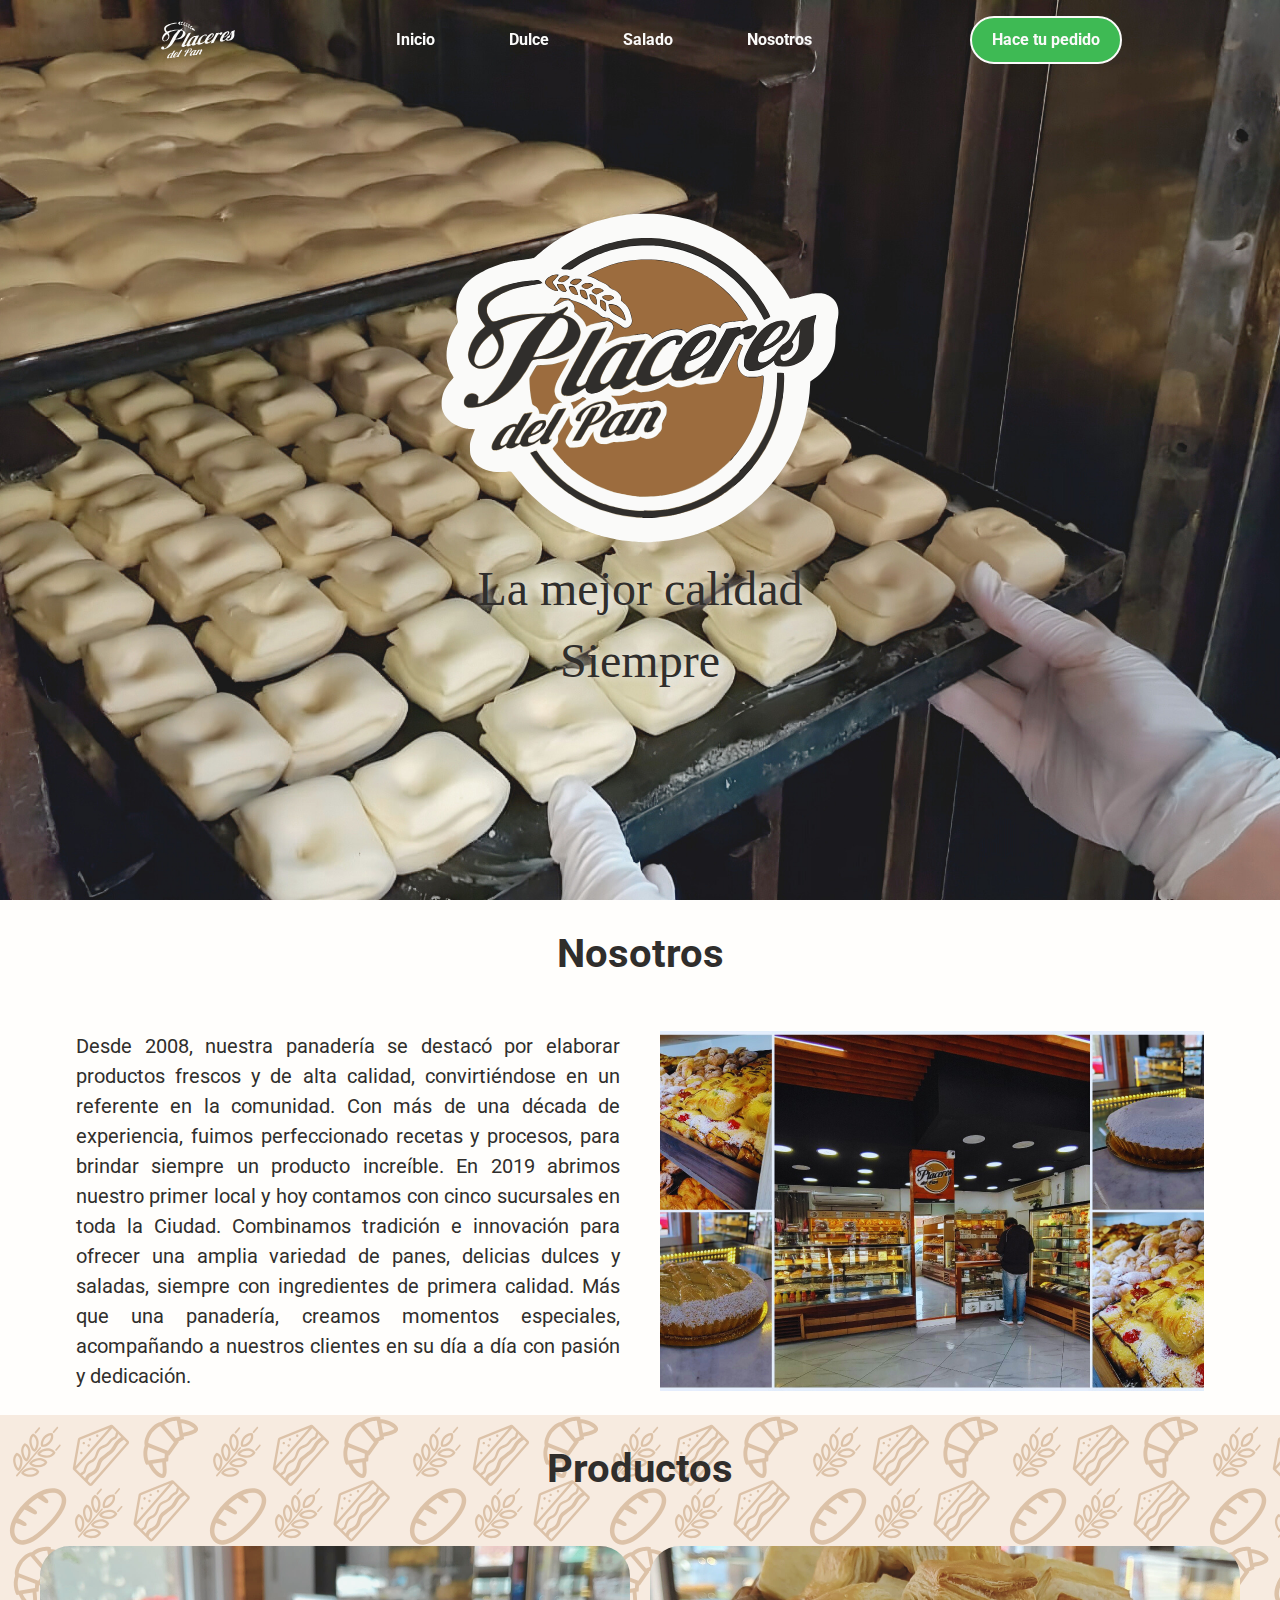
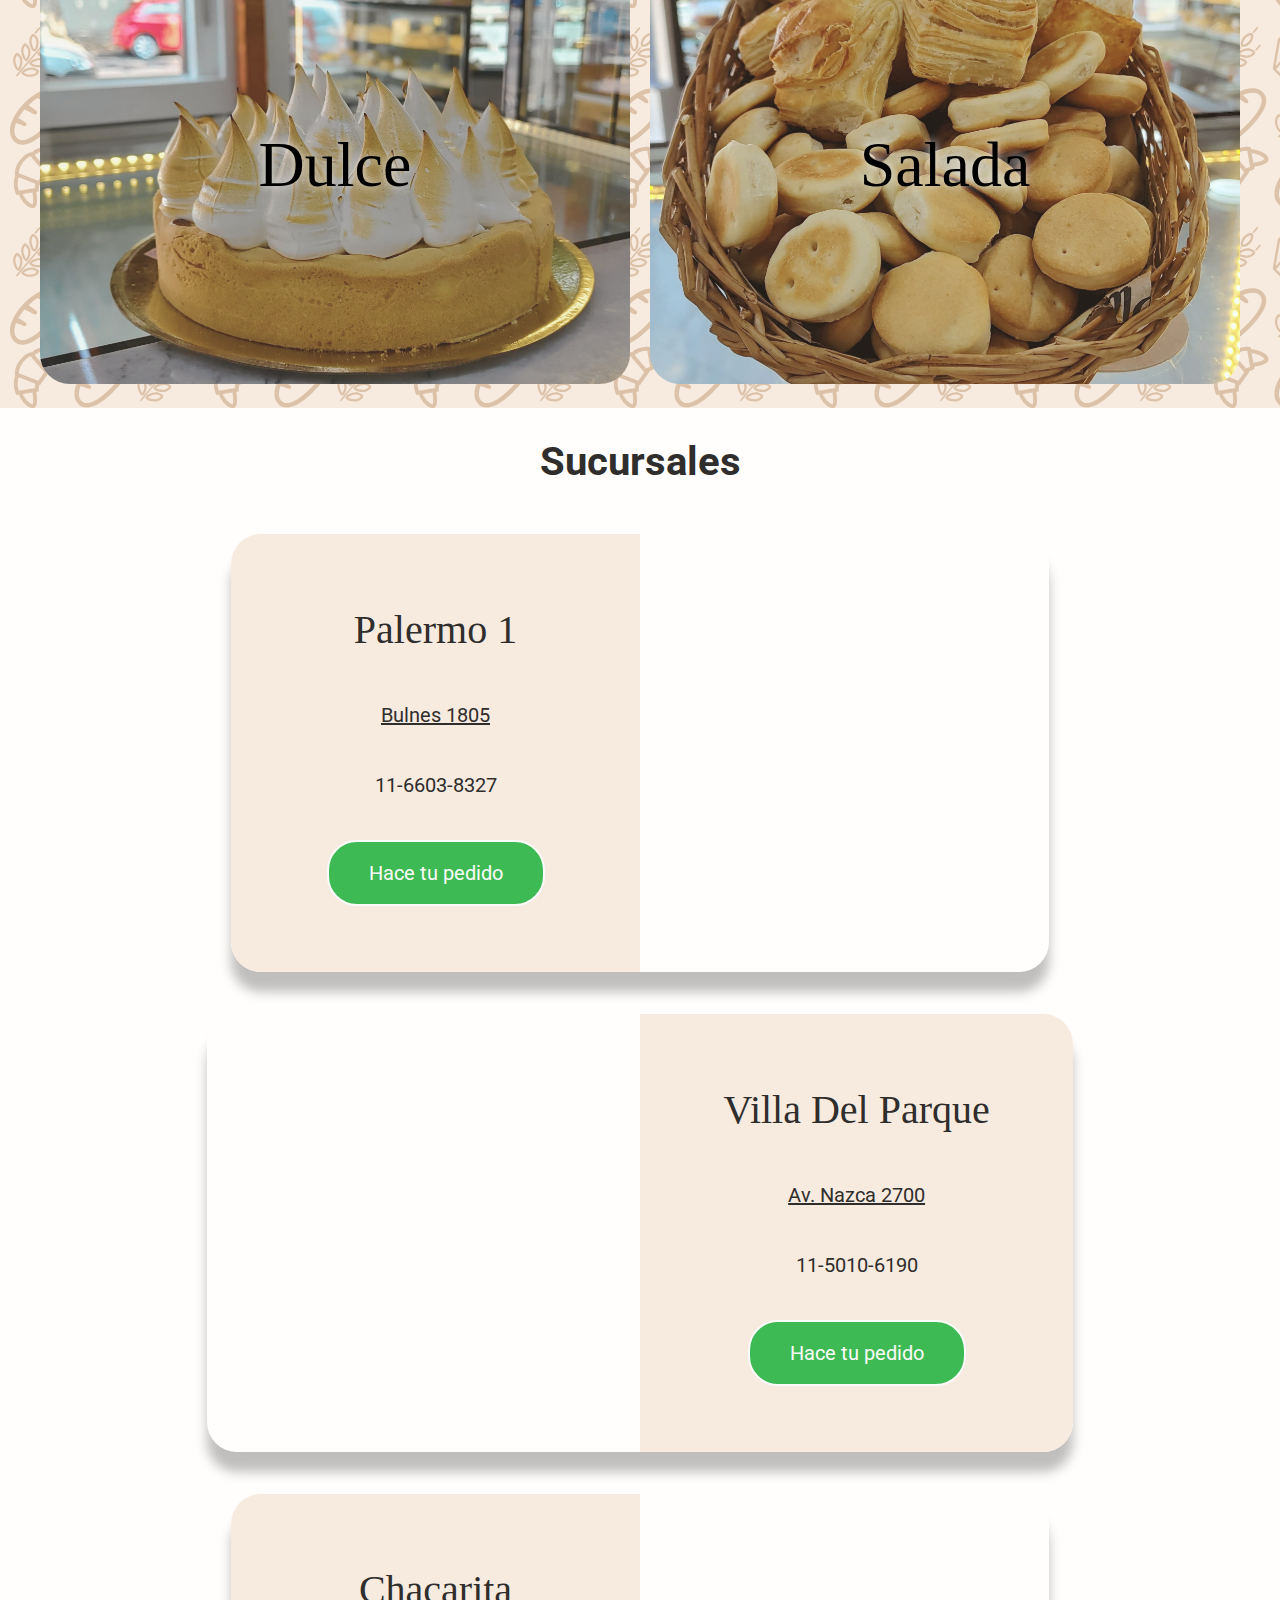
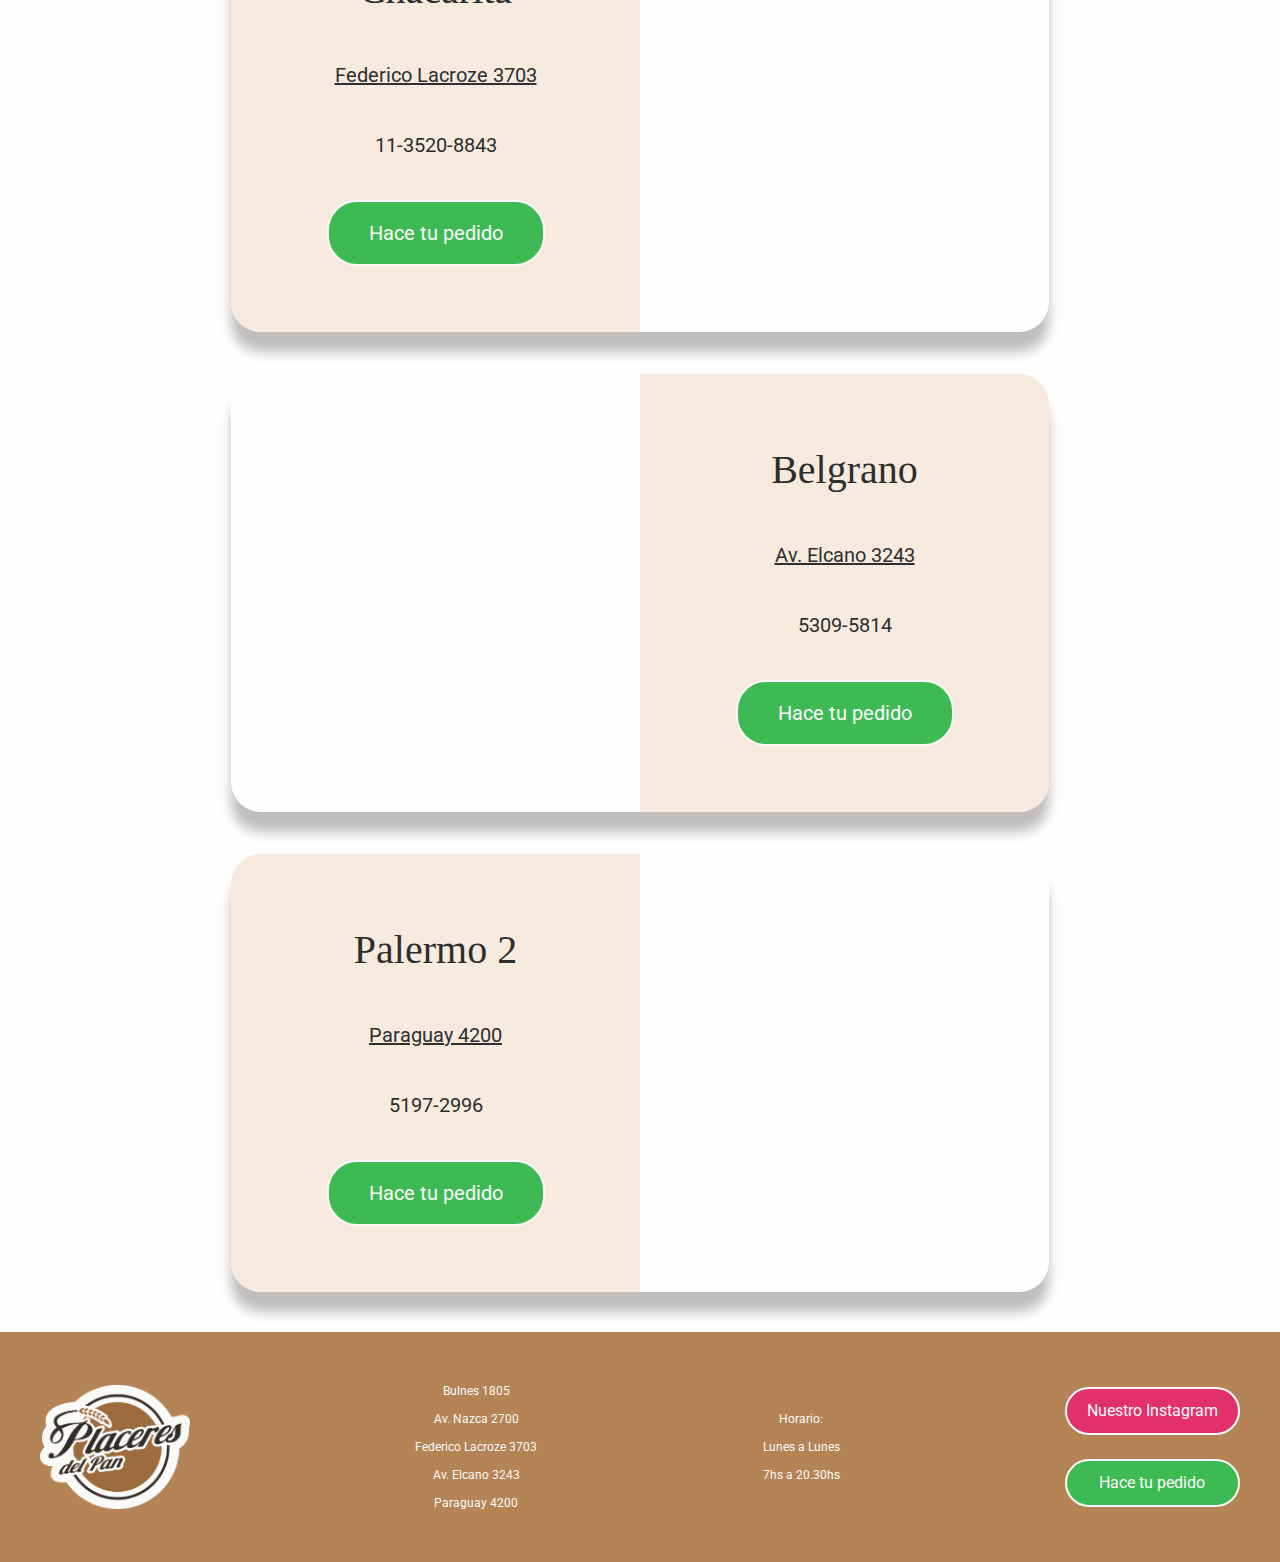
==== index.html @ 7ea2fff7 "Add files via upload" ====
<!DOCTYPE html>
<html lang="es">
<head>
    <meta charset="UTF-8">
    <meta name="viewport" content="width=device-width, initial-scale=1.0">
    <title>Placeres del Pan</title>
    <link rel="stylesheet" href="/styles/reset.css">
    <link rel="stylesheet" href="/styles/styles.css">
    <link rel="stylesheet" href="/styles/navbar.css">
    <link rel="preconnect" href="https://fonts.googleapis.com">
    <link rel="preconnect" href="https://fonts.gstatic.com" crossorigin>
    <link href="https://fonts.googleapis.com/css2?family=Roboto:ital,wght@0,100..900;1,100..900&family=Rochester&display=swap" rel="stylesheet">
    <link rel="shortcut icon" type="image/x-icon" href="/img/favicon.ico">
</head>
<body>
    <nav class="layout__nav">
        <img class="nav__logo" src="/Img/soloLetras.svg" alt="logo">
    
        <ul class="nav__menu">
            <li class="nav__item">
                <a href="index.html" class="nav__link">Inicio</a>
            </li>
            <li class="nav__item">
                <a href="dulce.html" class="nav__link">Dulce</a>
            </li>
            <li class="nav__item">
                <a href="salado.html" class="nav__link">Salado</a>
            </li>
            <li class="nav__item">
                <a href="#" class="nav__link">Nosotros</a>
            </li>
        </ul>

        <a href="#sucursales" class="navbar__sucursales">Hace tu pedido</a>

    </nav>

    <aside class="layout__asideNav">
        <a href="#sucursales" class="aside__sucursales">Hace tu pedido</a>

        <ul class="asideNav__menu">
            <li class="asideNav__item">
                <a href="#" class="asideNav__link">Inicio</a>
            </li>
            <li class="asideNav__item">
                <a href="#" class="asideNav__link">Dulce</a>
            </li>
            <li class="asideNav__item">
                <a href="#" class="asideNav__link">Salado</a>
            </li>
            <li class="asideNav__item">
                <a href="#" class="asideNav__link">Nosotros</a>
            </li>
        </ul>
    </aside>

    <div class="nav__crossContainer">
        <div class="nav__crossLinea nav__crossLinea--1"></div>
        <div class="nav__crossLinea nav__crossLinea--2"></div>
        <div class="nav__crossLinea nav__crossLinea--3"></div>
    </div>

    <main class="layout">
        <section class="layout__banner">
            <div class="banner__logoContainer">
                <img class="banner__logo" src="/Img/logoConFondoBlanco.svg" alt="logo">
                <h3 class="banner__subtitle">La mejor calidad Siempre</h3>
            </div>
        </section>
        <section class="layout__nosotros">
            <h2 class="nosotros__title">Nosotros</h2>
            <article class="nosotros__container">
                <p class="nosotros__descripcion">
                    Desde 2008, nuestra panadería se destacó por elaborar productos frescos y de alta calidad, convirtiéndose en un referente en la comunidad. Con más de una década de experiencia, fuimos perfeccionado recetas y procesos, para brindar siempre un producto increíble. En 2019 abrimos nuestro primer local y hoy contamos con cinco sucursales en toda la Ciudad. Combinamos tradición e innovación para ofrecer una amplia variedad de panes, delicias dulces y saladas, siempre con ingredientes de primera calidad. Más que una panadería, creamos momentos especiales, acompañando a nuestros clientes en su día a día con pasión y dedicación.
                </p>
                <div class="nosotros__img">
                </div>
            </article>
        </section>
        <section class="layout__productos">
            <h2 class="productos__title">Productos</h2>

            <div class="productos__containerGaleria">
                <a href="dulce.html" class="productos__linkDulce">
                    <div class="productos__galeriaDulce">
                        <h4 class="galeriaDulce__text">Dulce</h4>
                    </div>
                </a>
                <a href="salado.html" class="productos__linkSalado">
                    <div class="productos__galeriaSalada">
                        <h4 class="galeriaSalada__text">Salada</h4>
                    </div>
                </a>
            </div>
        </section> 
        <section id="sucursales" class="layout__sucursales">
            <h2 class="sucursales__title">Sucursales</h2>

            <div class="sucursales__sucursalContainer">
                <article class="sucursales__sucursal">
                    <h3 class="sucursal__nombre">Palermo 1</h3>
                    <a href="https://maps.app.goo.gl/UKeY463xWNJEWj5K7" target="_blank" class="sucursal__ubicacion">Bulnes 1805</a>
                    <p class="sucursal__telefono">11-6603-8327</p>
                    <a href="https://wa.me/5491166038327" target="_blank" class="sucursal__btn">Hace tu pedido</a>
                </article>
                <iframe class="sucursal__map" src="https://www.google.com/maps/embed?pb=!1m14!1m8!1m3!1d3284.5497188186696!2d-58.4137014!3d-34.5902584!3m2!1i1024!2i768!4f13.1!3m3!1m2!1s0x95bcca8118558f95%3A0x12f2ffa6b38bc0d2!2sBulnes%201805%2C%20C1425DKE%20Cdad.%20Aut%C3%B3noma%20de%20Buenos%20Aires%2C%20Argentina!5e0!3m2!1ses!2smx!4v1741726945936!5m2!1ses!2smx" width="600" height="450" style="border:0;" allowfullscreen="" loading="lazy" referrerpolicy="no-referrer-when-downgrade"></iframe>
            </div>

            <div class="sucursales__sucursalContainer">
                <article class="sucursales__sucursal sucursales__sucursal--vdp">
                    <h3 class="sucursal__nombre">Villa Del Parque</h3>
                    <a href="https://maps.app.goo.gl/UQtWMjd2Y6FGQJN8A" target="_blank"  class="sucursal__ubicacion">Av. Nazca 2700</a>
                    <p class="sucursal__telefono">11-5010-6190</p>
                    <a href="http://wa.me/5491150106190" target="_blank" class="sucursal__btn">Hace tu pedido</a>
                </article>
                <iframe class="sucursal__map sucursal__map--vdp" src="https://www.google.com/maps/embed?pb=!1m18!1m12!1m3!1d3283.9675444324303!2d-58.487154499999995!3d-34.604982199999995!2m3!1f0!2f0!3f0!3m2!1i1024!2i768!4f13.1!3m3!1m2!1s0x95bcb621c994e6cf%3A0xfd38b737cd6adec!2sAv.%20Nazca%202700%2C%20C1417%20Cdad.%20Aut%C3%B3noma%20de%20Buenos%20Aires%2C%20Argentina!5e0!3m2!1ses!2smx!4v1741727003007!5m2!1ses!2smx" width="600" height="450" style="border:0;" allowfullscreen="" loading="lazy" referrerpolicy="no-referrer-when-downgrade"></iframe>
            </div>
            
            <div class="sucursales__sucursalContainer">
                <article class="sucursales__sucursal">
                    <h3 class="sucursal__nombre">Chacarita</h3>
                    <a href="https://maps.app.goo.gl/FxhkYdo2AYU5VDDv6" target="_blank" class="sucursal__ubicacion">Federico Lacroze 3703</a>
                    <p class="sucursal__telefono">11-3520-8843</p>
                    <a href="http://wa.me/5491135208843" target="_blank" class="sucursal__btn">Hace tu pedido</a>
                </article>
                <iframe class="sucursal__map" src="https://www.google.com/maps/embed?pb=!1m18!1m12!1m3!1d3284.8550365940387!2d-58.45245130000001!3d-34.5825344!2m3!1f0!2f0!3f0!3m2!1i1024!2i768!4f13.1!3m3!1m2!1s0x95bcb5e60f0e523d%3A0x82f23e735e0f2df1!2sFederico%20Lacroze%203703%2C%20C1427EDC%20Cdad.%20Aut%C3%B3noma%20de%20Buenos%20Aires%2C%20Argentina!5e0!3m2!1ses!2smx!4v1741727068355!5m2!1ses!2smx" width="600" height="450" style="border:0;" allowfullscreen="" loading="lazy" referrerpolicy="no-referrer-when-downgrade"></iframe>
            </div>

            <div class="sucursales__sucursalContainer">
                <article class="sucursales__sucursal sucursales__sucursal--belgrano">
                    <h3 class="sucursal__nombre">Belgrano</h3>
                    <a href="https://maps.app.goo.gl/mRJTXCgj7BeKcqUt5" target="_blank" class="sucursal__ubicacion">Av. Elcano 3243</a>
                    <p class="sucursal__telefono">5309-5814</p>
                    <a href="tel:+5491153095814" target="_blank" class="sucursal__btn sucursal__btnFijo">Hace tu pedido</a>
                </article>
                <iframe class="sucursal__map sucursal__map--belgrano" src="https://www.google.com/maps/embed?pb=!1m18!1m12!1m3!1d3285.2107213223685!2d-58.4600114!3d-34.5735343!2m3!1f0!2f0!3f0!3m2!1i1024!2i768!4f13.1!3m3!1m2!1s0x95bcb5d91eb55b2f%3A0x32f26c6a6be95b54!2sAv.%20Elcano%203243%2C%20C1426EJD%20Cdad.%20Aut%C3%B3noma%20de%20Buenos%20Aires%2C%20Argentina!5e0!3m2!1ses!2smx!4v1741727322815!5m2!1ses!2smx" width="600" height="450" style="border:0;" allowfullscreen="" loading="lazy" referrerpolicy="no-referrer-when-downgrade"></iframe>
            </div>

            <div class="sucursales__sucursalContainer">
                <article class="sucursales__sucursal">
                    <h3 class="sucursal__nombre">Palermo 2</h3>
                    <a href="https://maps.app.goo.gl/KNe5uUhKMfGLHsrv6" target="_blank" class="sucursal__ubicacion">Paraguay 4200</a>
                    <p class="sucursal__telefono">5197-2996</p>
                    <a href="tel:+5491151972996" target="_blank" class="sucursal__btn">Hace tu pedido</a>
                </article>
                <iframe class="sucursal__map" src="https://www.google.com/maps/embed?pb=!1m18!1m12!1m3!1d3284.6789581929975!2d-58.42396192484247!3d-34.58698905661392!2m3!1f0!2f0!3f0!3m2!1i1024!2i768!4f13.1!3m3!1m2!1s0x95bcb580ef4fe94f%3A0xbe6687290220eae1!2sParaguay%204200%2C%20C1425BSH%20Cdad.%20Aut%C3%B3noma%20de%20Buenos%20Aires%2C%20Argentina!5e0!3m2!1ses!2smx!4v1741726036875!5m2!1ses!2smx" width="600" height="450" style="border:0;" allowfullscreen="" loading="lazy" referrerpolicy="no-referrer-when-downgrade"></iframe>
            </div>
        </section>
    </main>

    <footer class="footer">
        <div class="footer__container">
            <div class="footer__imgContainer">
                <img src="/Img/logoConFondos.png" alt="logo" class="footer__logo">
            </div>
    
            <ul class="footer__direcciones">
                <li class="direcciones__direccion">
                    <a href="https://maps.app.goo.gl/UKeY463xWNJEWj5K7" target="_blank" class="direccion__link">Bulnes 1805</a>
                </li>
                <li class="direcciones__direccion">
                    <a href="https://maps.app.goo.gl/UQtWMjd2Y6FGQJN8A" target="_blank"  class="direccion__link">Av. Nazca 2700</a>
                </li>
                <li class="direcciones__direccion">
                    <a href="https://maps.app.goo.gl/FxhkYdo2AYU5VDDv6" target="_blank" class="direccion__link">Federico Lacroze 3703</a>
                </li>
                <li class="direcciones__direccion">
                    <a href="https://maps.app.goo.gl/mRJTXCgj7BeKcqUt5" target="_blank" class="direccion__link">Av. Elcano 3243</a>
                </li>
                <li class="direcciones__direccion">
                    <a href="https://maps.app.goo.gl/KNe5uUhKMfGLHsrv6" target="_blank" class="direccion__link">Paraguay 4200</a>
                </li>
            </ul>
    
            <ul class="footer__horario">
                <li class="horario__title">Horario:</li>
                <li class="horario__dias">Lunes a Lunes</li>
                <li class="horario__horas">7hs a 20.30hs</li>
            </ul>
    
            <div class="footer__redesContainer">
                <a href="https://www.instagram.com/placeresdelpan/" target="_blank" class="footer__instagram">Nuestro Instagram</a>
                <a href="#sucursales" class="footer__sucursales">Hace tu pedido</a>
            </div>
        </div>
    </footer>

    <script src="/js/navbar.js"></script>
</body>
</html>
---- styles/styles.css ----
:root{
    --maxWidth: 1208px;
    --roboto: "Roboto", sans-serif;
    --rochester: "Rochester", cursive;
    --blanco: #FAFAF9;
    --crema100: #f7ebe0;
    --verdeWpp: #3EBA54;
    --marronMarca: #b58456;
    --marronAside: #ab835d;
    --negroMarca: #302E2C;
    --igColor1: #E1306C;
    --layoutBg: #fffefc;
    --boxShadowSettings: 0 20px 12px rgba(0, 0, 0, 0.25);
}

html{
    font-size: 10px;
}

.layout{
    width: 100%;
    height: fit-content;

    display: flex;
    flex-direction: column;
    align-items: center;
    background-color: var(--layoutBg);

    overflow-x: hidden;
}

/* --------------GENERALES/COMPARTIDOS-------------- */
.layout__nosotros,
.productos__containerGaleria{
    max-width: var(--maxWidth);
}

.layout__nosotros,
.layout__productos,
.layout__sucursales{
    padding: 24px 0;
}

.nosotros__title,
.productos__title,
.sucursales__title{
    font-family: var(--roboto);
    font-size: 40px;
    color: var(--negroMarca);
}

.direccion__link,
.horario__title,
.horario__dias,
.horario__horas,
.footer__instagram,
.footer__sucursales{
    text-align: center;
}

.footer__direcciones,
.footer__horario{
    display: flex;
    flex-direction: column;
    gap: 10px;
}

/* --------------BANNER-------------- */

.layout__banner{
    width: 100%;
    height: 100vh;
    background-image: url(/Img/fondoFiltro.jpg);
    background-size: cover;
    background-position: center;
    background-attachment: fixed;
    display: flex;
    flex-direction: column;
    align-items: center;
    justify-content: center;
}

.banner__logoContainer{
    width: 632px;
    display: flex;
    flex-direction: column;
    align-items: center;
}

.banner__subtitle{
    font-size: 64px;
    width: 472px;
    text-align: center;
    font-family: var(--rochester);
    font-weight: 400;
    color: var(--negroMarca);
    text-shadow: 0 0 10px var(--blanco);
}

/* --------------NOSOTROS-------------- */

.layout__nosotros{
    display: flex;
    flex-direction: column;
    gap: 47px;
    align-items: center;
}

.nosotros__container{
    display: flex;
    flex-direction: row;
    gap: 40px;
}

.nosotros__descripcion{
    font-family: var(--roboto);
    font-size: 20px;
    text-align: justify;
    flex: 1;
    flex-basis: 200px;
    color: var(--negroMarca);
}

.nosotros__img{
    flex: 1;
    flex-basis: 200px;
    background-image: url(/Img/nosotros1Filtro.jpg);
    background-size: cover;
    background-position: center;
}

/* --------------PRODUCTOS-------------- */

.layout__productos{
    width: 100%;
    display: flex;
    flex-direction: column;
    align-items: center;
    gap: 47px;
    background-color: var(--crema100);
    background-image: url(/Img/patronFondo.svg);
    background-repeat: repeat;
}

.productos__containerGaleria{
    display: flex;
    flex-direction: row;
    gap: 20px;
    width: 100%;
    height: 438px;
}

.productos__galeriaDulce,
.productos__galeriaSalada{
    border-radius: 30px;
    display: flex;
    align-items: center;
    justify-content: center;
    height: 100%;
}

.galeriaDulce__text,
.galeriaSalada__text{
    font-family: var(--rochester);
    font-weight: 400;
    font-size: 64px;
    text-align: center;
    background-color: transparent;
    width: 100%;
    text-shadow: 0 0 10px var(--blanco);
    transition: all 300ms ease-in-out;
}

.productos__galeriaDulce:hover .galeriaDulce__text,
.productos__galeriaSalada:hover .galeriaSalada__text{
    background-color: var(--blanco);
}

.productos__linkDulce,
.productos__linkSalado{
    flex: 1;
    height: 100%;
}

.productos__galeriaDulce{
    background-image: url(/Img/productosDulce2Filtro.jpg);
    background-color: rgb(213 204 188 / 10%);
    background-blend-mode: overlay;
    background-size: cover;
    background-position: center;

    clip-path: inset(0 0 0 0);
    
    transition: all 300ms ease-in-out;
}

.productos__galeriaDulce:hover{
    border-radius: 0;
    clip-path: inset(0 0 0 0 round 28% 0);
}

.productos__galeriaSalada{
    background-image: url(/Img/productosSaladoFiltro.jpg);
    background-color: rgb(213 204 188 / 10%);
    background-blend-mode: overlay;
    background-size: cover;
    background-position: center;
    
    clip-path: inset(0 0 0 0);
    
    transition: all 300ms ease-in-out;
}

.productos__galeriaSalada:hover{
    border-radius: 0;
    clip-path: inset(0 0 0 0 round 0 28%);
}

/* --------------SUCURSALES-------------- */
.layout__sucursales{
    display: flex;
    flex-direction: column;
    align-items: center;
    gap: 42px;
    padding-bottom: 40px;
}

.sucursales__sucursalContainer{
    display: flex;
    flex-direction: row;

    border-radius: 30px;
    overflow: hidden;
    height: 438px;
    box-shadow: var(--boxShadowSettings);
    
    transition: all 300ms ease-in-out;
}

.sucursales__sucursalContainer:hover{
    transform: scale(1.02);
}

.sucursales__sucursal{
    flex: 1;
    background-color: var(--crema100);
    height: 100%;

    display: flex;
    flex-direction: column;
    justify-content: center;
    align-items: center;
    gap: 40px;
}

.sucursal__nombre{
    font-family: var(--rochester);
    font-weight: 400;
    font-size: 40px;
    color: var(--negroMarca);
}

.sucursal__ubicacion{
    font-family: var(--roboto);
    font-size: 20px;
    text-decoration: underline;
    color: var(--negroMarca);
}

.sucursal__telefono{
    font-family: var(--roboto);
    font-size: 20px;
    color: var(--negroMarca);
}

.sucursal__btn{
    font-family: var(--roboto);
    font-size: 20px;
    color: var(--blanco);
    background-color: var(--verdeWpp);
    border: 2px solid var(--blanco);
    padding: 16px 40px;
    border-radius: 30px;
    transition: all 300ms ease-in-out;
}

.sucursal__btn:hover{
    color: var(--verdeWpp);
    background-color: var(--blanco);
    border: 2px solid var(--verdeWpp);
}

.sucursal__map{
    flex: 1;
    height: 100%;
}

.sucursales__sucursal--vdp{
    order: 2;
}

.sucursal__map--vdp{
    order: 1;
}

.sucursales__sucursal--belgrano{
    order: 2;
}

.sucursal__map--belgrano{
    order: 1;
}

/* --------------FOOTER-------------- */
.footer{
    width: 100%;
    background-color: var(--marronMarca);
    /* clip-path: polygon(0 0, 100% 4%, 100% 100%, 0% 100%) */
}

.footer__container{
    display: flex;
    flex-direction: row;
    justify-content: space-around;
    align-items: center;
    height: fit-content;
}

.footer__imgContainer{
    width: 195px;
    aspect-ratio: 1/1;
    display: flex;
    align-items: center;
}

.footer__direcciones,
.footer__horario,
.footer__instagram,
.footer__sucursales{
    font-family: var(--roboto);
    font-size: 16px;
    color: var(--blanco);
}

.footer__redesContainer{
    height: 100%;
    display: flex;
    flex-direction: column;
    gap: 24px;
}

.footer__instagram{
    background: var(--igColor1);
    border: 2px solid var(--blanco);
    padding: 10px 20px;
    border-radius: 30px;
    transition: all 300ms ease-in-out;
}

.footer__instagram:hover{
    background-color: #C13584;
}

.footer__sucursales{
    padding: 10px 20px;
    text-align: center;
    background-color: var(--verdeWpp);
    border-radius: 30px;
    border: 2px solid var(--blanco);
    transition: all 300ms ease-in-out;
}

.footer__sucursales:hover{
    border: 2px solid var(--verdeWpp);
    background-color: var(--blanco);
    color: var(--verdeWpp);
}

/* ----------------------RESPONSIVE---------------------- */

@media (max-width: 1439px) {
    .layout__nosotros,
    .layout__productos,
    .layout__sucursales,
    .footer{
        padding: 24px 40px;
    }

    .banner__logoContainer{
        width: 402px;
    }

    .banner__subtitle{
        font-size: 48px;
        width: 402px;
    }

    .layout__sucursales{
        padding-bottom: 40px;
    }

    .footer{
        padding: 40px;
    }

    .footer__container{
        justify-content: space-between;
    }

    .footer__imgContainer{
        width: 150px;
    }

    .direccion__link, 
    .horario__title, 
    .horario__dias, 
    .horario__horas{
        font-size: 12px;
    }
}

@media (max-width: 1024px) {
    .nosotros__title,
    .productos__title,
    .sucursales__title{
        font-size: 32px;
    }

    .galeriaDulce__text,
    .galeriaSalada__text{
        font-size: 40px;
    }

    .banner__logoContainer{
        width: 44%;
    }

    .banner__subtitle{
        width: 402px;
        font-size: 48px;
    }

    .nosotros__descripcion{
        font-size: 16px;
    }

    .productos__containerGaleria{
        height: 328px;
    }

    .sucursales__sucursalContainer{
        height: 348px;
    }

    .sucursales__sucursal{
        gap: 20px;
    }

    .sucursal__nombre{
        font-size: 32px;
    }
    .sucursal__ubicacion,
    .sucursal__telefono,
    .sucursal__btn{
        font-size: 16px;
    }

    .direccion__link,
    .horario__title,
    .horario__dias,
    .horario__horas,
    .footer__instagram,
    .footer__sucursales{
        font-size: 12px;
    }
}

@media (max-width: 767px) {
    .layout__nosotros,
    .layout__productos,
    .layout__sucursales,
    .footer{
        padding: 24px 24px;
    }

    .banner__logoContainer{
        width: 300px;
    }

    .banner__subtitle {
        width: 354px;
        font-size: 42px;
    }

    .nosotros__container{
        flex-direction: column;
        min-height: 400px;
    }

    .nosotros__descripcion{
        display: flex;
        align-items: center;
    }

    .productos__containerGaleria{
        flex-direction: column;
        height: 438px;
    }

    .sucursal__map{
        display: none;
    }

    .layout__sucursales{
        width: 100%;
    }

    .sucursales__sucursalContainer{
        width: 100%;
    }

    .footer__container{
        flex-direction: column;
        gap: 24px;
    }

    .footer__imgContainer{
        display: none;
    }
}
---- styles/navbar.css ----
/* ----------------------Aside---------------------- */
.layout__asideNav{
    font-family: var(--roboto);
    font-size: 16px;
    background-color: var(--marronAside);
    height: 100%;
    max-width: 280px;
    width: 60%;
    padding: 36px;
    
    position: fixed;
    right: 0;
    top: 0;
    bottom: 0;
    z-index: 11;

    border-radius: 30px 0 0 30px;
    
    opacity: 0;
    visibility: hidden;
    transform: translateX(280px);
    
    transition: all 300ms ease-in-out;
}

.aside__visible{
    opacity: 1;
    visibility: visible;
    transform: translateX(0);
}

.asideNav__menu{
    color: var(--blanco);

    display: flex;
    flex-direction: column;
    gap: 24px;

    padding: 24px;
    text-align: center;
}

.aside__sucursales{
    margin-top: 78px;
    font-family: var(--roboto);
    font-size: 16px;
    font-weight: bold;
    color: var(--blanco);
    padding: 10px 20px;
    text-align: center;
    background-color: var(--verdeWpp);
    border-radius: 30px;
    border: 2px solid var(--blanco);
    transition: all 300ms ease-in-out;
}

/* ----------------------Navbar---------------------- */

.nav__logo{
    display: block;
    width: 80px;
}

.layout__nav{
    display: flex;
    justify-content: space-evenly;

    position: fixed;
    width: 100%;
    height: fit-content;

    z-index: 10;

    padding: 16px 0;

    background-color: transparent;
    transition: all 300ms ease-in-out;
}

.scrolled{
    background-color: var(--marronMarca);
}

.nav__menu{
    display: flex;
    align-items: center;
    font-size: 16px;
    gap: 74px;
}

.nav__link{
    font-family: var(--roboto);
    font-weight: bold;
    font-size: 16px;
    color: var(--blanco);
}

.nav__crossContainer{
    display: none;
    flex-direction: column;
    
    justify-content: space-between;
}

.nav__crossLinea--1,
.nav__crossLinea--2,
.nav__crossLinea--3{
    transition: all 300ms ease-in-out;
    transform-origin: left;
}

.clicked1{
    transform: rotate(42deg);
}

.clicked2{
    opacity: 0;
}

.clicked3{
    transform: rotate(-42deg);
}

.nav__crossLinea{
    background-color: var(--blanco);
    border-radius: 3px;
    width: 30px;
    height: 4px;
}

.nav__link,
.asideNav__link{
    position: relative;
}

.nav__link::before,
.asideNav__link::before{
    content: "";

    background-color: var(--blanco);

    width: 0;
    height: 2px;
    opacity: 0;

    position: absolute;
    left: 0;
    bottom: -3px;

    transition: all 100ms linear;
}

.nav__link:hover::before,
.asideNav__link:hover::before{
    width: 100%;
    opacity: 1;
}

.navbar__sucursales{
    font-family: var(--roboto);
    font-size: 16px;
    font-weight: bold;
    color: var(--blanco);
    padding: 10px 20px;
    text-align: center;
    background-color: var(--verdeWpp);
    border-radius: 30px;
    border: 2px solid var(--blanco);
    transition: all 300ms ease-in-out;
}

.navbar__sucursales:hover{
    border: 2px solid var(--verdeWpp);
}

@media (max-width: 767px){
    .layout__nav{
        justify-content: space-between;
        padding: 16px 24px;
    }

    .nav__menu{
        display: none;
    }

    .navbar__sucursales{
        display: none;
    }

    .nav__name{
        display: block;
    }

    .nav__crossContainer{
        display: flex;

        padding: 16px;
        padding-right: 24px;
        height: 56px;

        position: fixed;
        right: 0;
        top: 8px;
        z-index: 20;
    }
}
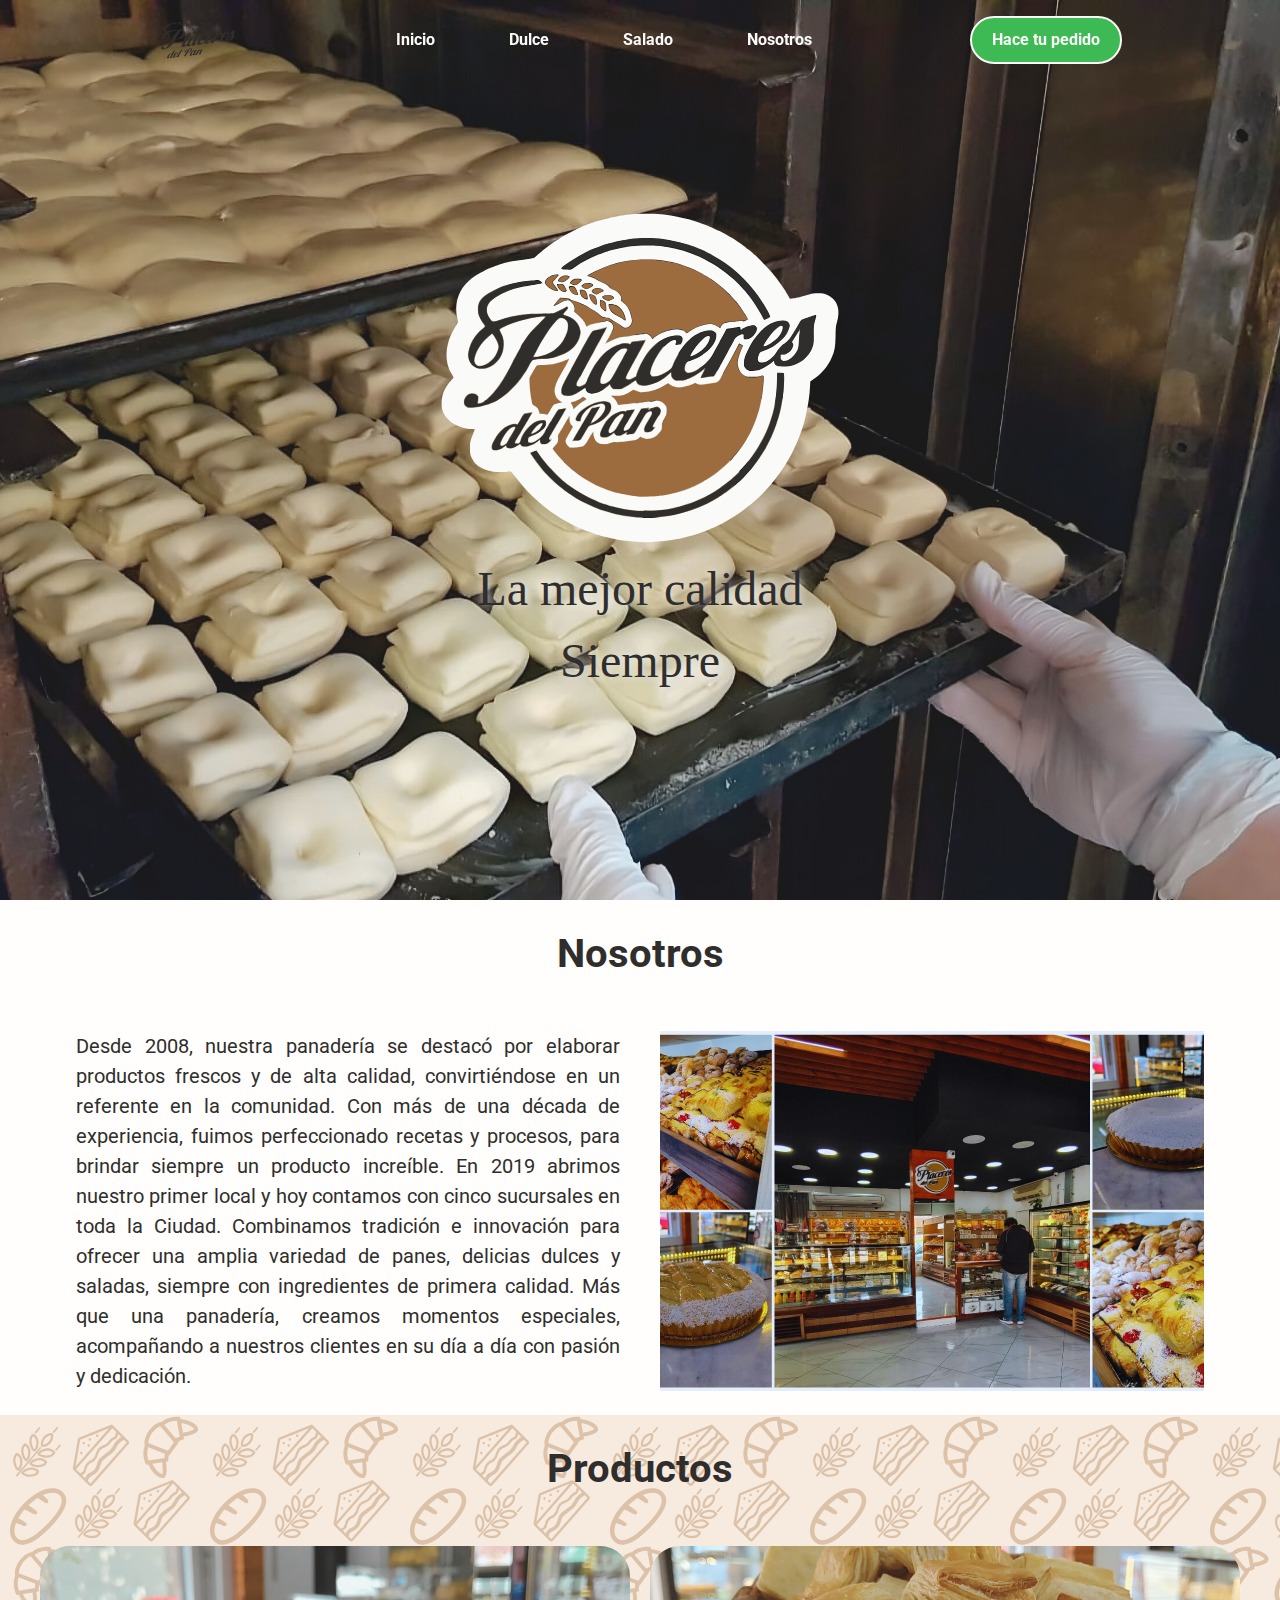
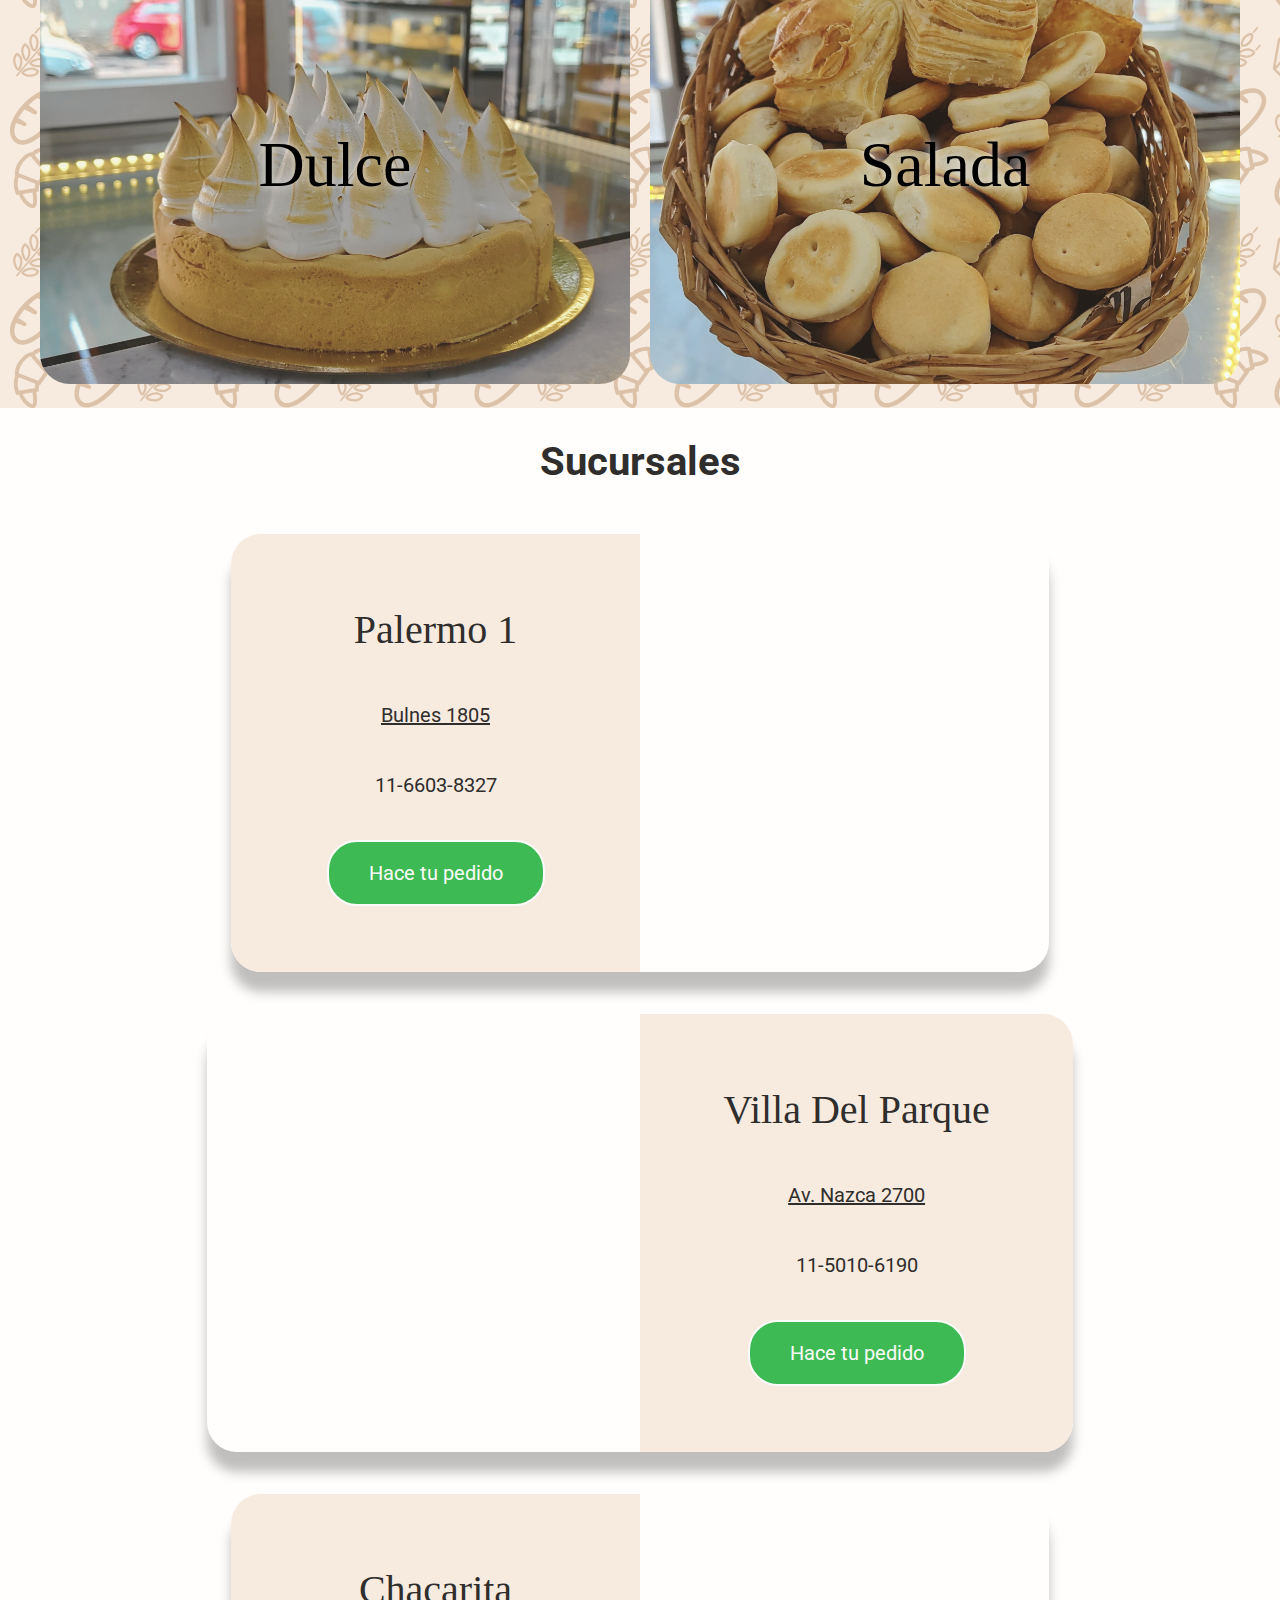
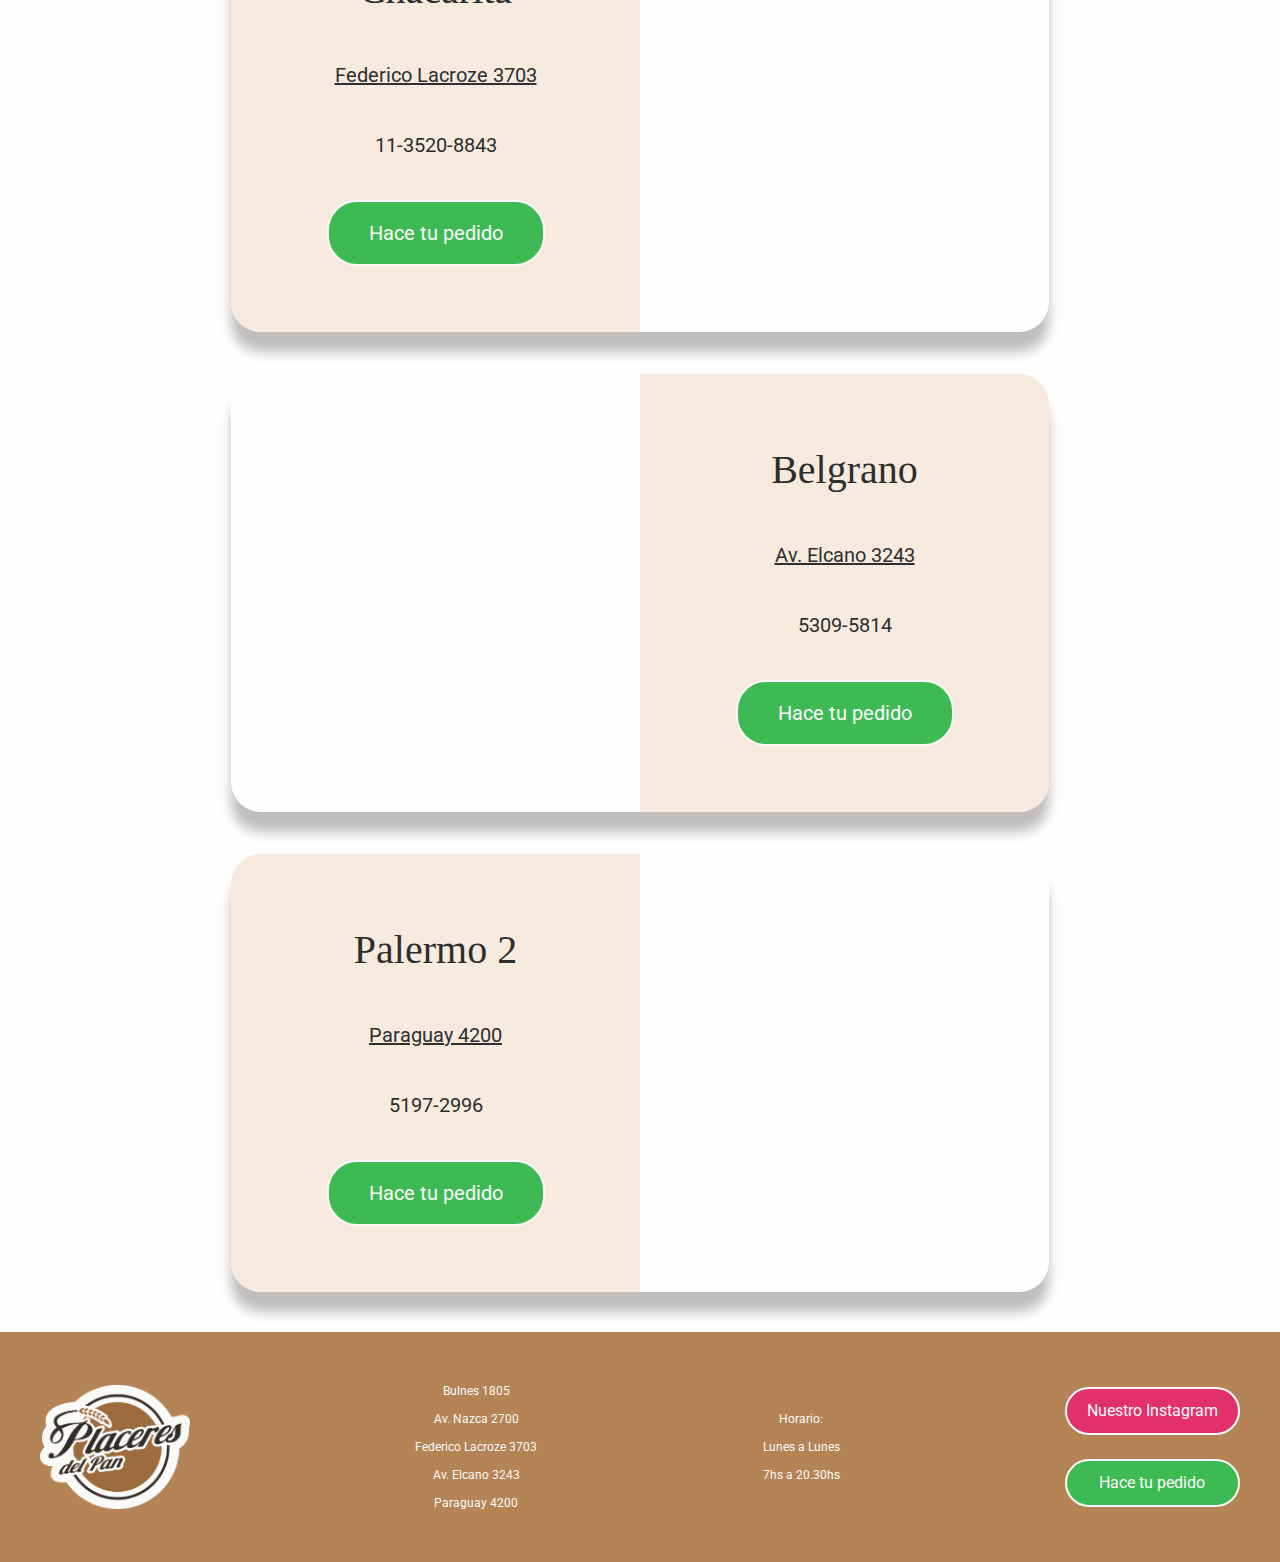
==== commit 8f34edd8: "prueba de modificacion" ====
--- a/index.html
+++ b/index.html
@@ -14,7 +14,7 @@
 </head>
 <body>
     <nav class="layout__nav">
-        <img class="nav__logo" src="/Img/soloLetras.svg" alt="logo">
+        <img class="nav__logo" src="/Img/soloLetrasNegras.svg" alt="logo">
     
         <ul class="nav__menu">
             <li class="nav__item">
@@ -27,7 +27,7 @@
                 <a href="salado.html" class="nav__link">Salado</a>
             </li>
             <li class="nav__item">
-                <a href="#" class="nav__link">Nosotros</a>
+                <a href="nosotros.html" class="nav__link">Nosotros</a>
             </li>
         </ul>
 
@@ -40,16 +40,16 @@
 
         <ul class="asideNav__menu">
             <li class="asideNav__item">
-                <a href="#" class="asideNav__link">Inicio</a>
+                <a href="index.html" class="asideNav__link">Inicio</a>
             </li>
             <li class="asideNav__item">
-                <a href="#" class="asideNav__link">Dulce</a>
+                <a href="dulce.html" class="asideNav__link">Dulce</a>
             </li>
             <li class="asideNav__item">
-                <a href="#" class="asideNav__link">Salado</a>
+                <a href="salado.html" class="asideNav__link">Salado</a>
             </li>
             <li class="asideNav__item">
-                <a href="#" class="asideNav__link">Nosotros</a>
+                <a href="nosotros.html" class="asideNav__link">Nosotros</a>
             </li>
         </ul>
     </aside>
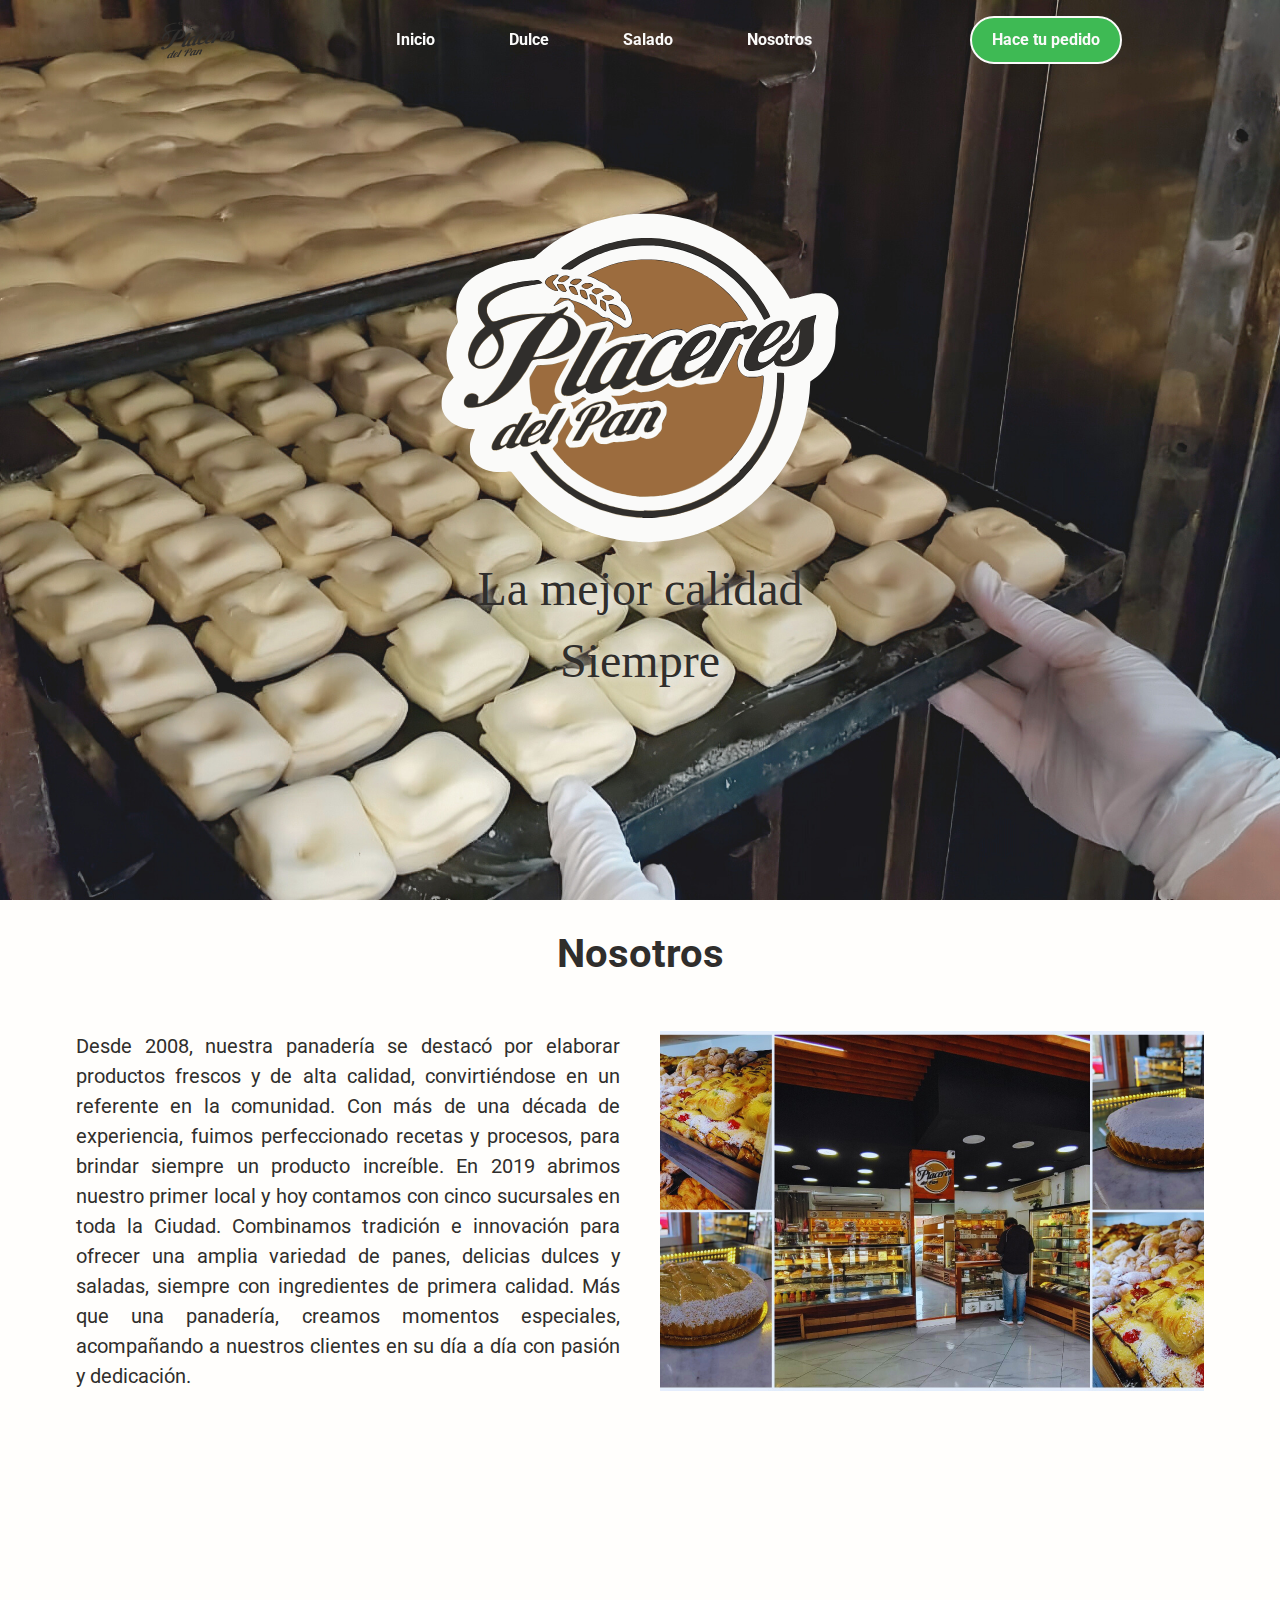
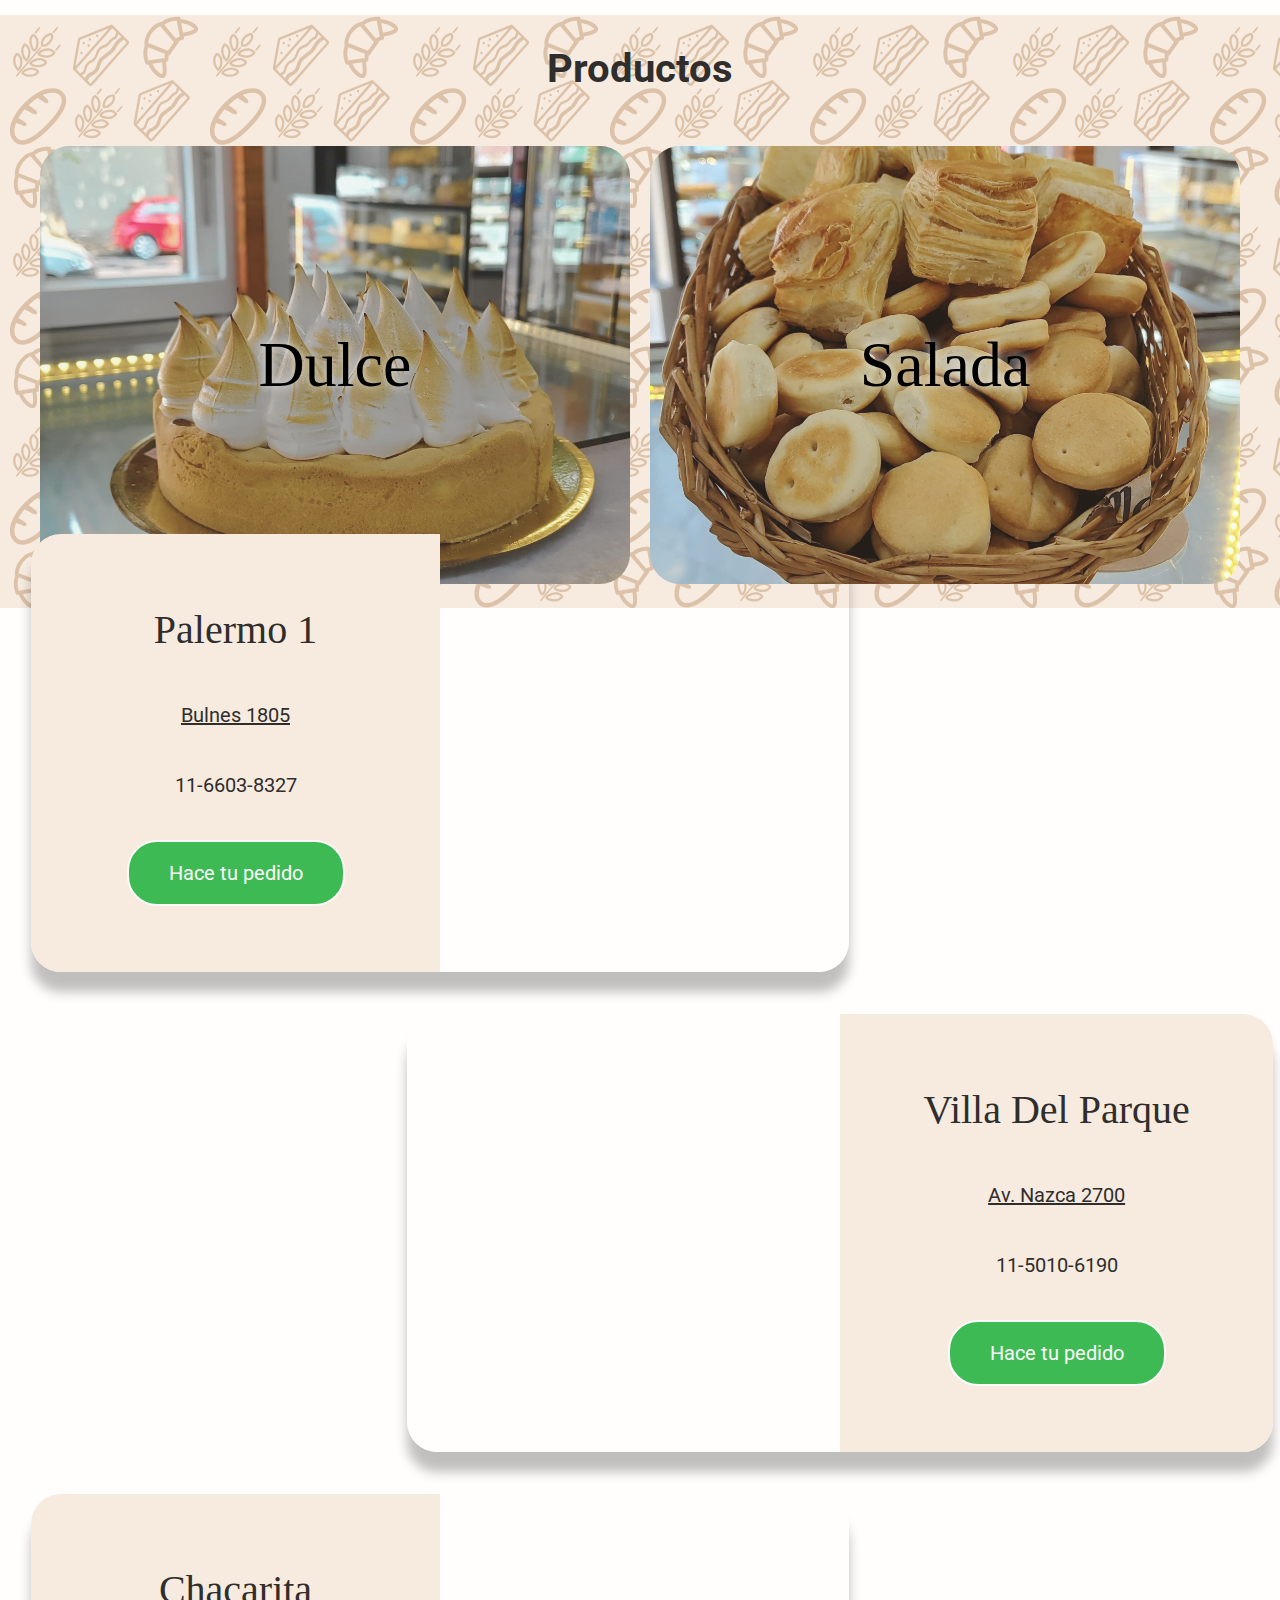
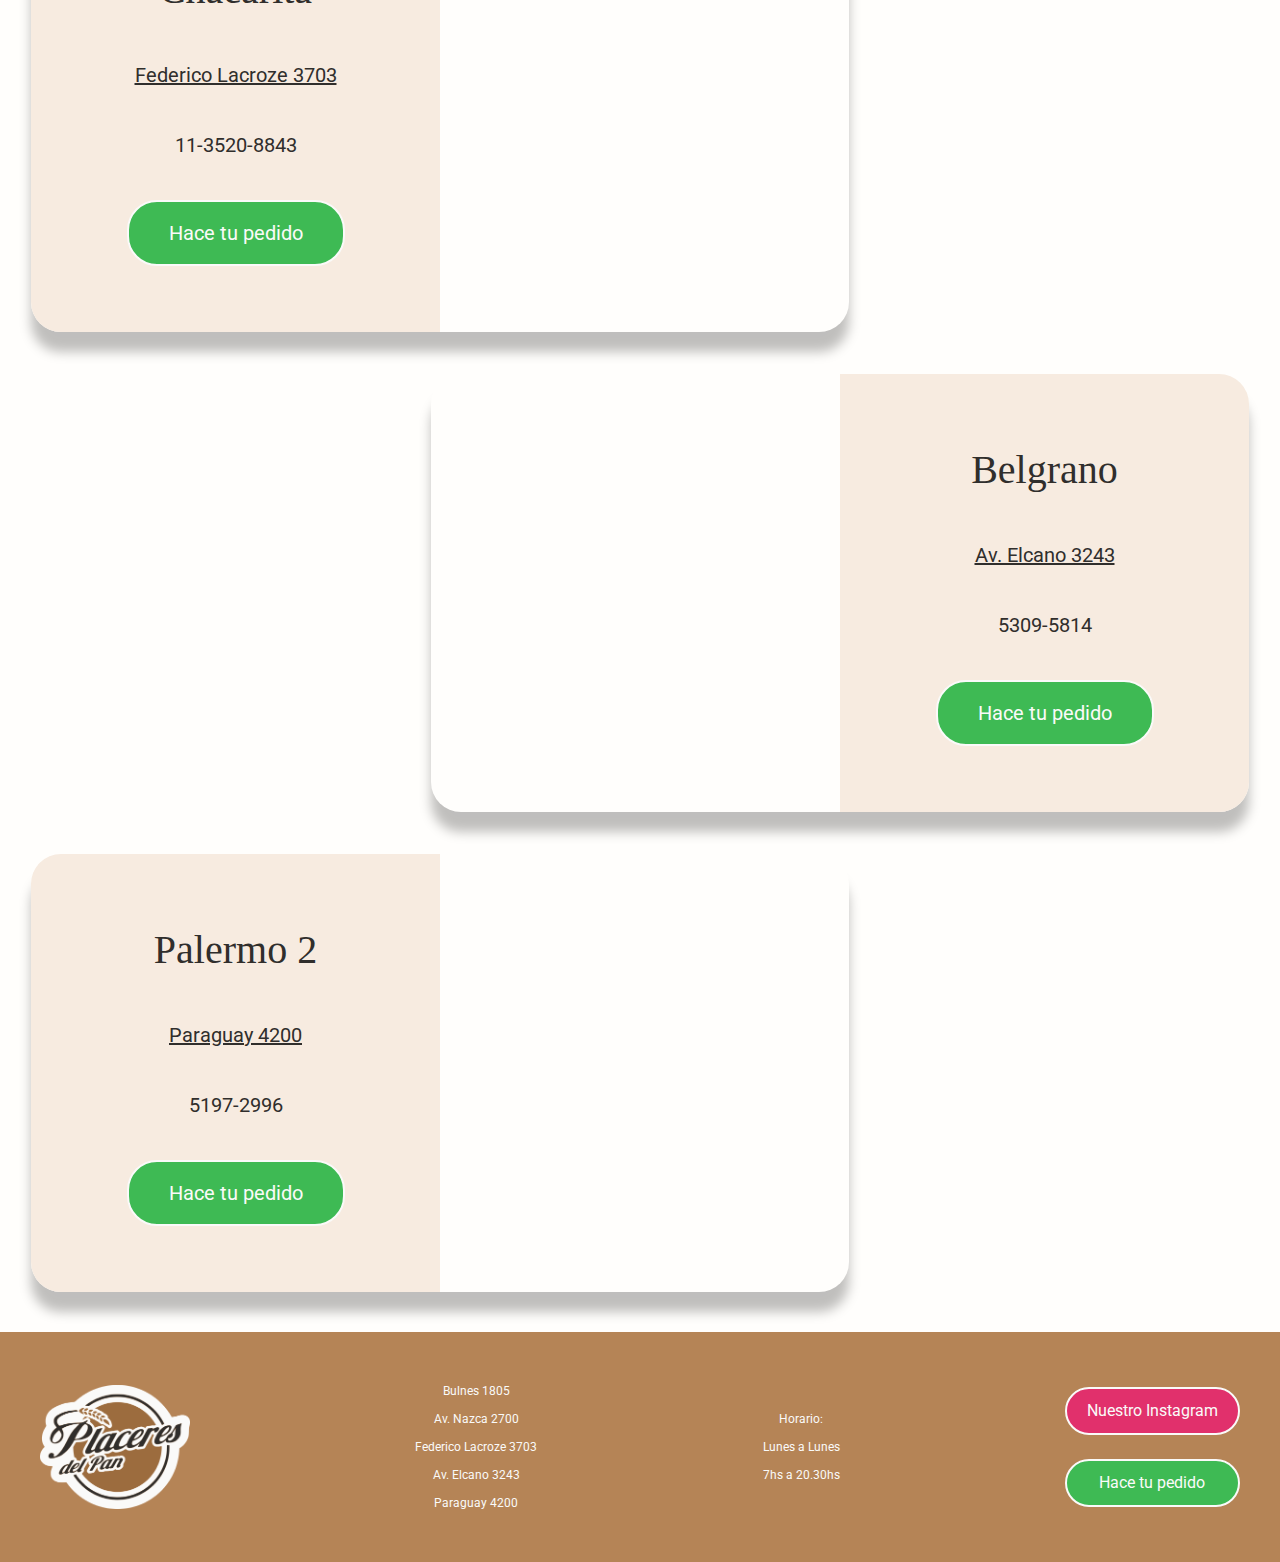
==== commit c4457066: "efectirijillos" ====
--- a/index.html
+++ b/index.html
@@ -62,7 +62,7 @@
 
     <main class="layout">
         <section class="layout__banner">
-            <div class="banner__logoContainer">
+            <div class="banner__logoContainer" data-effect="zoom">
                 <img class="banner__logo" src="/Img/logoConFondoBlanco.svg" alt="logo">
                 <h3 class="banner__subtitle">La mejor calidad Siempre</h3>
             </div>
@@ -77,7 +77,7 @@
                 </div>
             </article>
         </section>
-        <section class="layout__productos">
+        <section class="layout__productos" data-effect="slideBottom">
             <h2 class="productos__title">Productos</h2>
 
             <div class="productos__containerGaleria">
@@ -96,7 +96,7 @@
         <section id="sucursales" class="layout__sucursales">
             <h2 class="sucursales__title">Sucursales</h2>
 
-            <div class="sucursales__sucursalContainer">
+            <div class="sucursales__sucursalContainer" data-effect="slideLeft">
                 <article class="sucursales__sucursal">
                     <h3 class="sucursal__nombre">Palermo 1</h3>
                     <a href="https://maps.app.goo.gl/UKeY463xWNJEWj5K7" target="_blank" class="sucursal__ubicacion">Bulnes 1805</a>
@@ -106,7 +106,7 @@
                 <iframe class="sucursal__map" src="https://www.google.com/maps/embed?pb=!1m14!1m8!1m3!1d3284.5497188186696!2d-58.4137014!3d-34.5902584!3m2!1i1024!2i768!4f13.1!3m3!1m2!1s0x95bcca8118558f95%3A0x12f2ffa6b38bc0d2!2sBulnes%201805%2C%20C1425DKE%20Cdad.%20Aut%C3%B3noma%20de%20Buenos%20Aires%2C%20Argentina!5e0!3m2!1ses!2smx!4v1741726945936!5m2!1ses!2smx" width="600" height="450" style="border:0;" allowfullscreen="" loading="lazy" referrerpolicy="no-referrer-when-downgrade"></iframe>
             </div>
 
-            <div class="sucursales__sucursalContainer">
+            <div class="sucursales__sucursalContainer" data-effect="slideRight">
                 <article class="sucursales__sucursal sucursales__sucursal--vdp">
                     <h3 class="sucursal__nombre">Villa Del Parque</h3>
                     <a href="https://maps.app.goo.gl/UQtWMjd2Y6FGQJN8A" target="_blank"  class="sucursal__ubicacion">Av. Nazca 2700</a>
@@ -116,7 +116,7 @@
                 <iframe class="sucursal__map sucursal__map--vdp" src="https://www.google.com/maps/embed?pb=!1m18!1m12!1m3!1d3283.9675444324303!2d-58.487154499999995!3d-34.604982199999995!2m3!1f0!2f0!3f0!3m2!1i1024!2i768!4f13.1!3m3!1m2!1s0x95bcb621c994e6cf%3A0xfd38b737cd6adec!2sAv.%20Nazca%202700%2C%20C1417%20Cdad.%20Aut%C3%B3noma%20de%20Buenos%20Aires%2C%20Argentina!5e0!3m2!1ses!2smx!4v1741727003007!5m2!1ses!2smx" width="600" height="450" style="border:0;" allowfullscreen="" loading="lazy" referrerpolicy="no-referrer-when-downgrade"></iframe>
             </div>
             
-            <div class="sucursales__sucursalContainer">
+            <div class="sucursales__sucursalContainer" data-effect="slideLeft">
                 <article class="sucursales__sucursal">
                     <h3 class="sucursal__nombre">Chacarita</h3>
                     <a href="https://maps.app.goo.gl/FxhkYdo2AYU5VDDv6" target="_blank" class="sucursal__ubicacion">Federico Lacroze 3703</a>
@@ -126,7 +126,7 @@
                 <iframe class="sucursal__map" src="https://www.google.com/maps/embed?pb=!1m18!1m12!1m3!1d3284.8550365940387!2d-58.45245130000001!3d-34.5825344!2m3!1f0!2f0!3f0!3m2!1i1024!2i768!4f13.1!3m3!1m2!1s0x95bcb5e60f0e523d%3A0x82f23e735e0f2df1!2sFederico%20Lacroze%203703%2C%20C1427EDC%20Cdad.%20Aut%C3%B3noma%20de%20Buenos%20Aires%2C%20Argentina!5e0!3m2!1ses!2smx!4v1741727068355!5m2!1ses!2smx" width="600" height="450" style="border:0;" allowfullscreen="" loading="lazy" referrerpolicy="no-referrer-when-downgrade"></iframe>
             </div>
 
-            <div class="sucursales__sucursalContainer">
+            <div class="sucursales__sucursalContainer" data-effect="slideRight">
                 <article class="sucursales__sucursal sucursales__sucursal--belgrano">
                     <h3 class="sucursal__nombre">Belgrano</h3>
                     <a href="https://maps.app.goo.gl/mRJTXCgj7BeKcqUt5" target="_blank" class="sucursal__ubicacion">Av. Elcano 3243</a>
@@ -136,7 +136,7 @@
                 <iframe class="sucursal__map sucursal__map--belgrano" src="https://www.google.com/maps/embed?pb=!1m18!1m12!1m3!1d3285.2107213223685!2d-58.4600114!3d-34.5735343!2m3!1f0!2f0!3f0!3m2!1i1024!2i768!4f13.1!3m3!1m2!1s0x95bcb5d91eb55b2f%3A0x32f26c6a6be95b54!2sAv.%20Elcano%203243%2C%20C1426EJD%20Cdad.%20Aut%C3%B3noma%20de%20Buenos%20Aires%2C%20Argentina!5e0!3m2!1ses!2smx!4v1741727322815!5m2!1ses!2smx" width="600" height="450" style="border:0;" allowfullscreen="" loading="lazy" referrerpolicy="no-referrer-when-downgrade"></iframe>
             </div>
 
-            <div class="sucursales__sucursalContainer">
+            <div class="sucursales__sucursalContainer" data-effect="slideLeft">
                 <article class="sucursales__sucursal">
                     <h3 class="sucursal__nombre">Palermo 2</h3>
                     <a href="https://maps.app.goo.gl/KNe5uUhKMfGLHsrv6" target="_blank" class="sucursal__ubicacion">Paraguay 4200</a>
@@ -186,5 +186,6 @@
     </footer>
 
     <script src="/js/navbar.js"></script>
+    <script src="/js/efectos.js"></script>
 </body>
 </html>--- a/styles/styles.css
+++ b/styles/styles.css
@@ -367,13 +367,42 @@
     background-color: var(--verdeWpp);
     border-radius: 30px;
     border: 2px solid var(--blanco);
-    transition: all 300ms ease-in-out;
+    transition: all 500ms ease-in-out;
 }
 
 .footer__sucursales:hover{
     border: 2px solid var(--verdeWpp);
     background-color: var(--blanco);
     color: var(--verdeWpp);
+}
+
+/* ----------------------EFECTOS---------------------- */
+
+[data-effect="zoom"]{
+    scale: 0.1;
+    opacity: 0;
+    transition: all 500ms ease-in-out;
+}
+
+[data-effect="slideBottom"]{
+    transform: translateY(200px);
+    transition: all 500ms ease-in-out;
+}
+
+[data-effect="slideLeft"]{
+    transform: translateX(-200px);
+    transition: all 500ms ease-in-out;
+}
+
+[data-effect="slideRight"]{
+    transform: translateX(200px);
+    transition: all 500ms ease-in-out;
+}
+
+.visible{
+    scale: 1 !important; 
+    opacity: 1 !important;
+    transform: translateX(0px) !important;
 }
 
 /* ----------------------RESPONSIVE---------------------- */
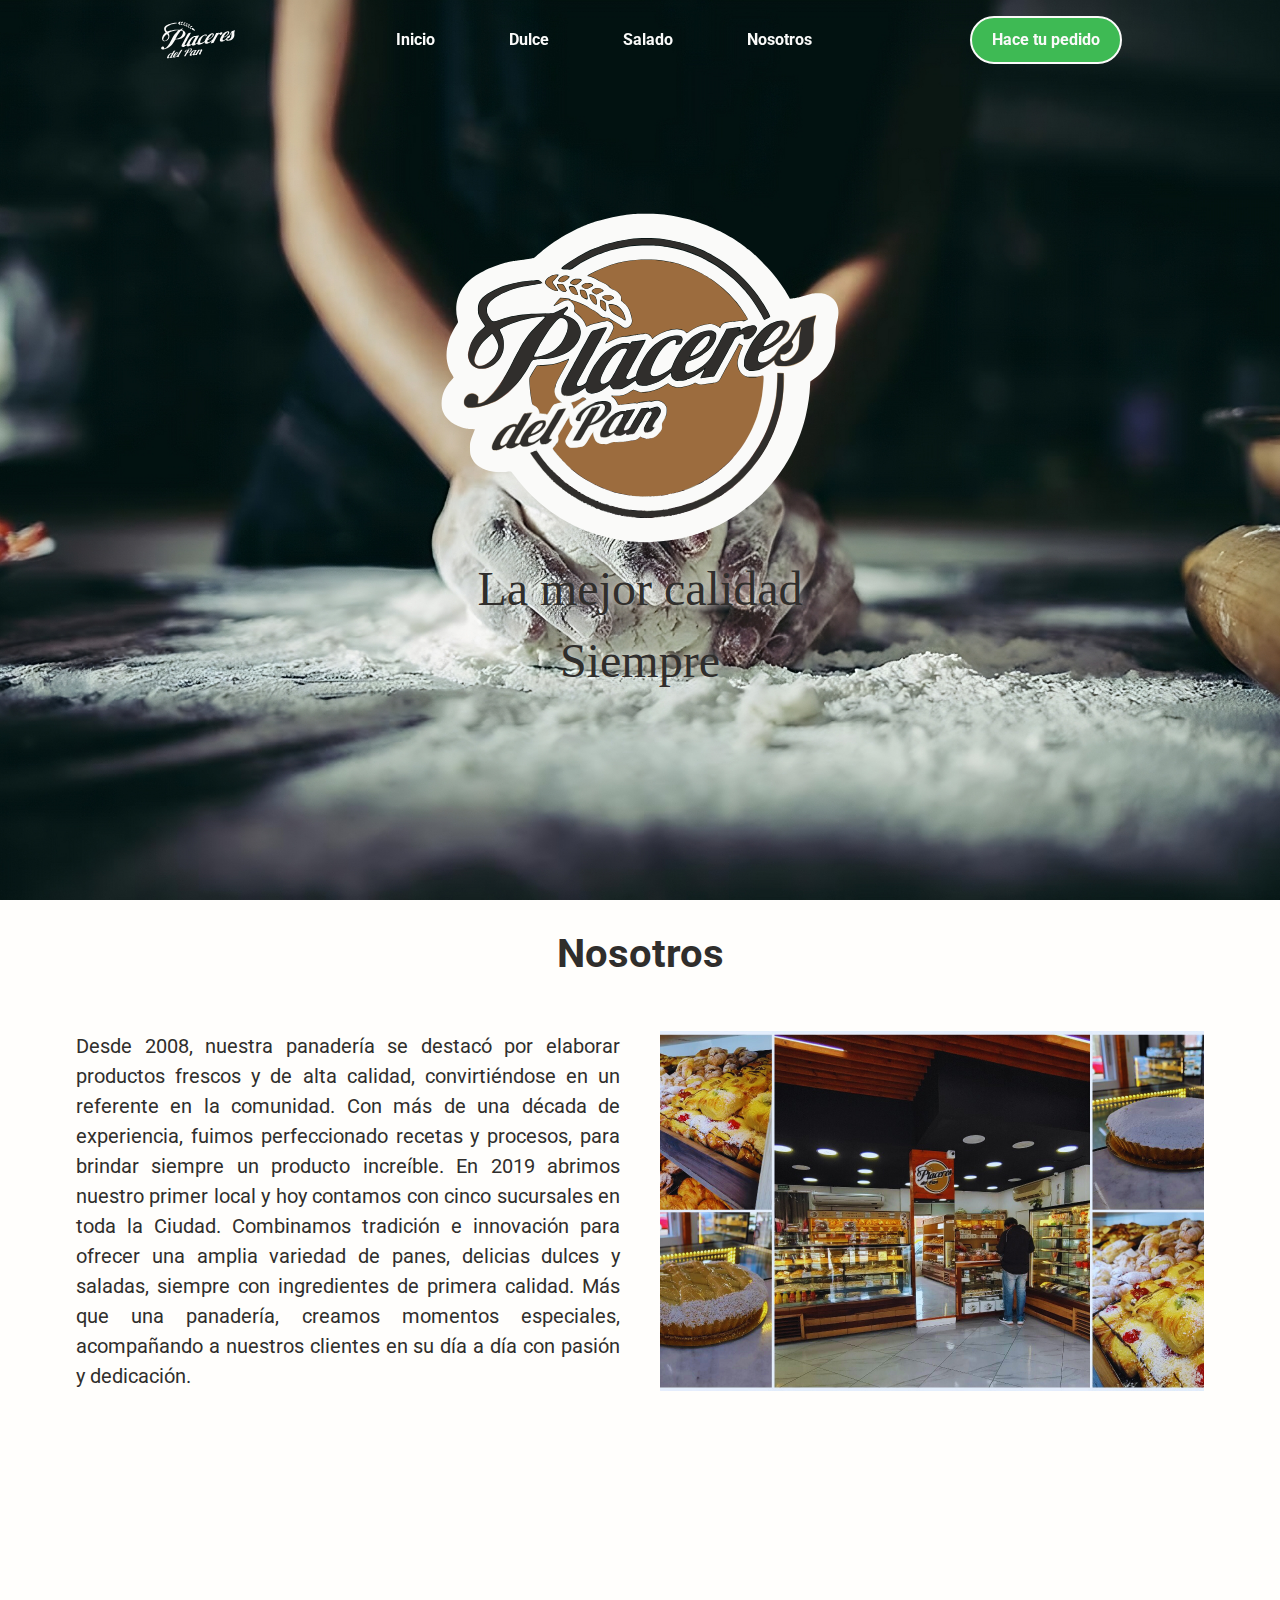
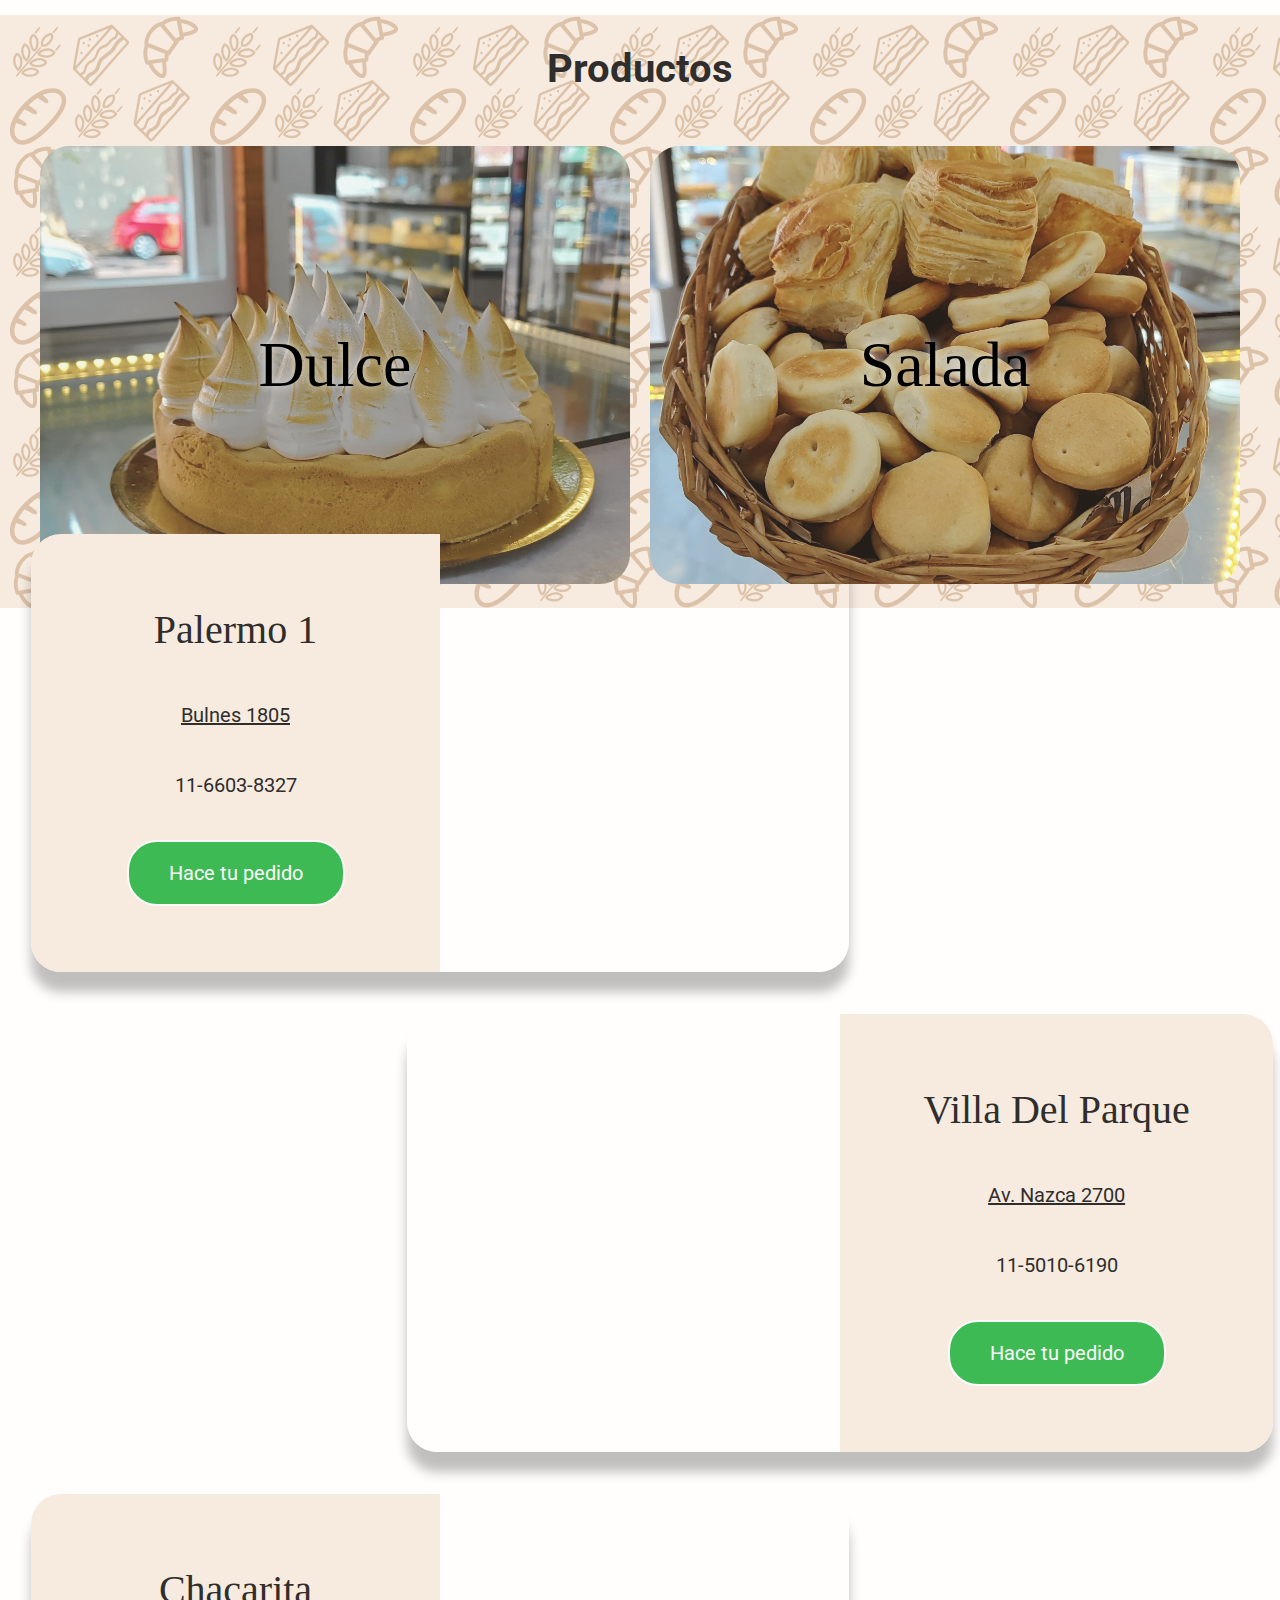
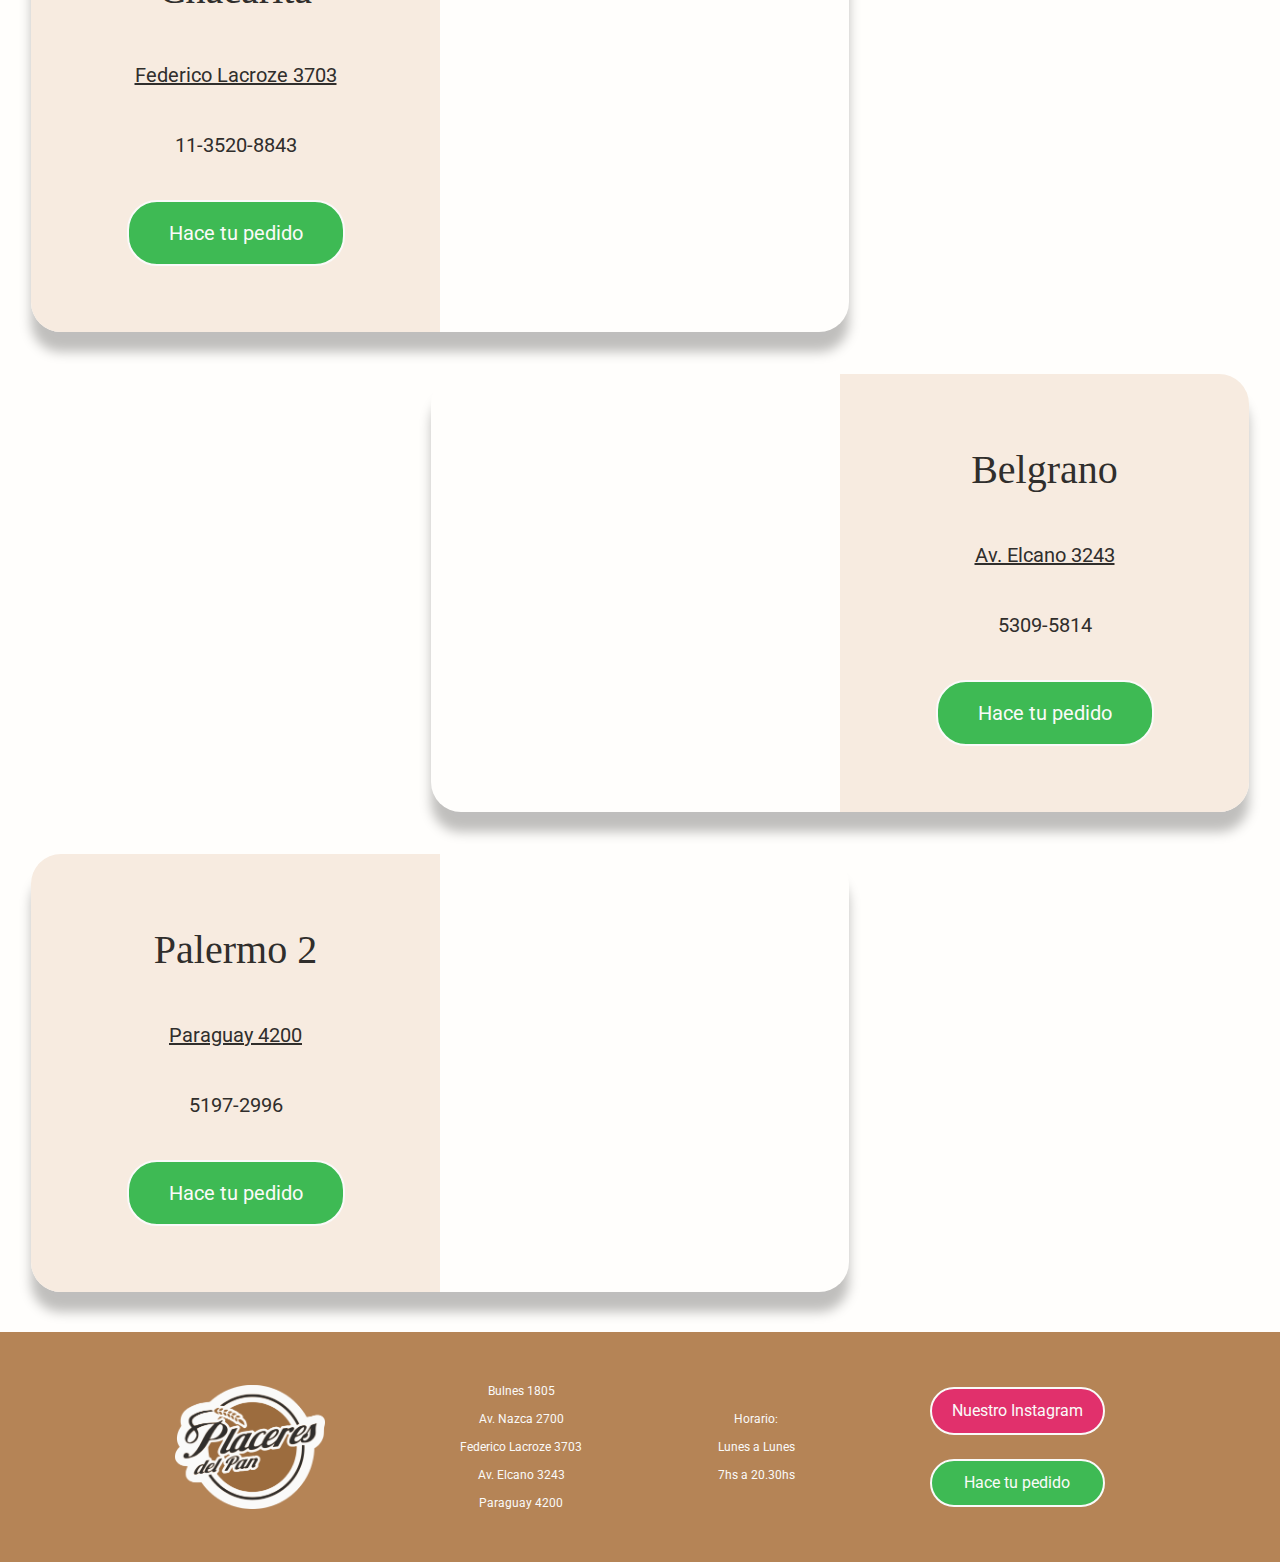
==== commit 625ed7ee: "CAMBIOS" ====
--- a/index.html
+++ b/index.html
@@ -14,7 +14,7 @@
 </head>
 <body>
     <nav class="layout__nav">
-        <img class="nav__logo" src="/Img/soloLetrasNegras.svg" alt="logo">
+        <img class="nav__logo" src="/Img/soloLetras.svg" alt="logo">
     
         <ul class="nav__menu">
             <li class="nav__item">
--- a/styles/styles.css
+++ b/styles/styles.css
@@ -70,7 +70,7 @@
 .layout__banner{
     width: 100%;
     height: 100vh;
-    background-image: url(/Img/fondoFiltro.jpg);
+    background-image: url(/Img/upscalemedia-transformed.jpeg);
     background-size: cover;
     background-position: center;
     background-attachment: fixed;
@@ -433,7 +433,7 @@
     }
 
     .footer__container{
-        justify-content: space-between;
+        justify-content: space-evenly;
     }
 
     .footer__imgContainer{
